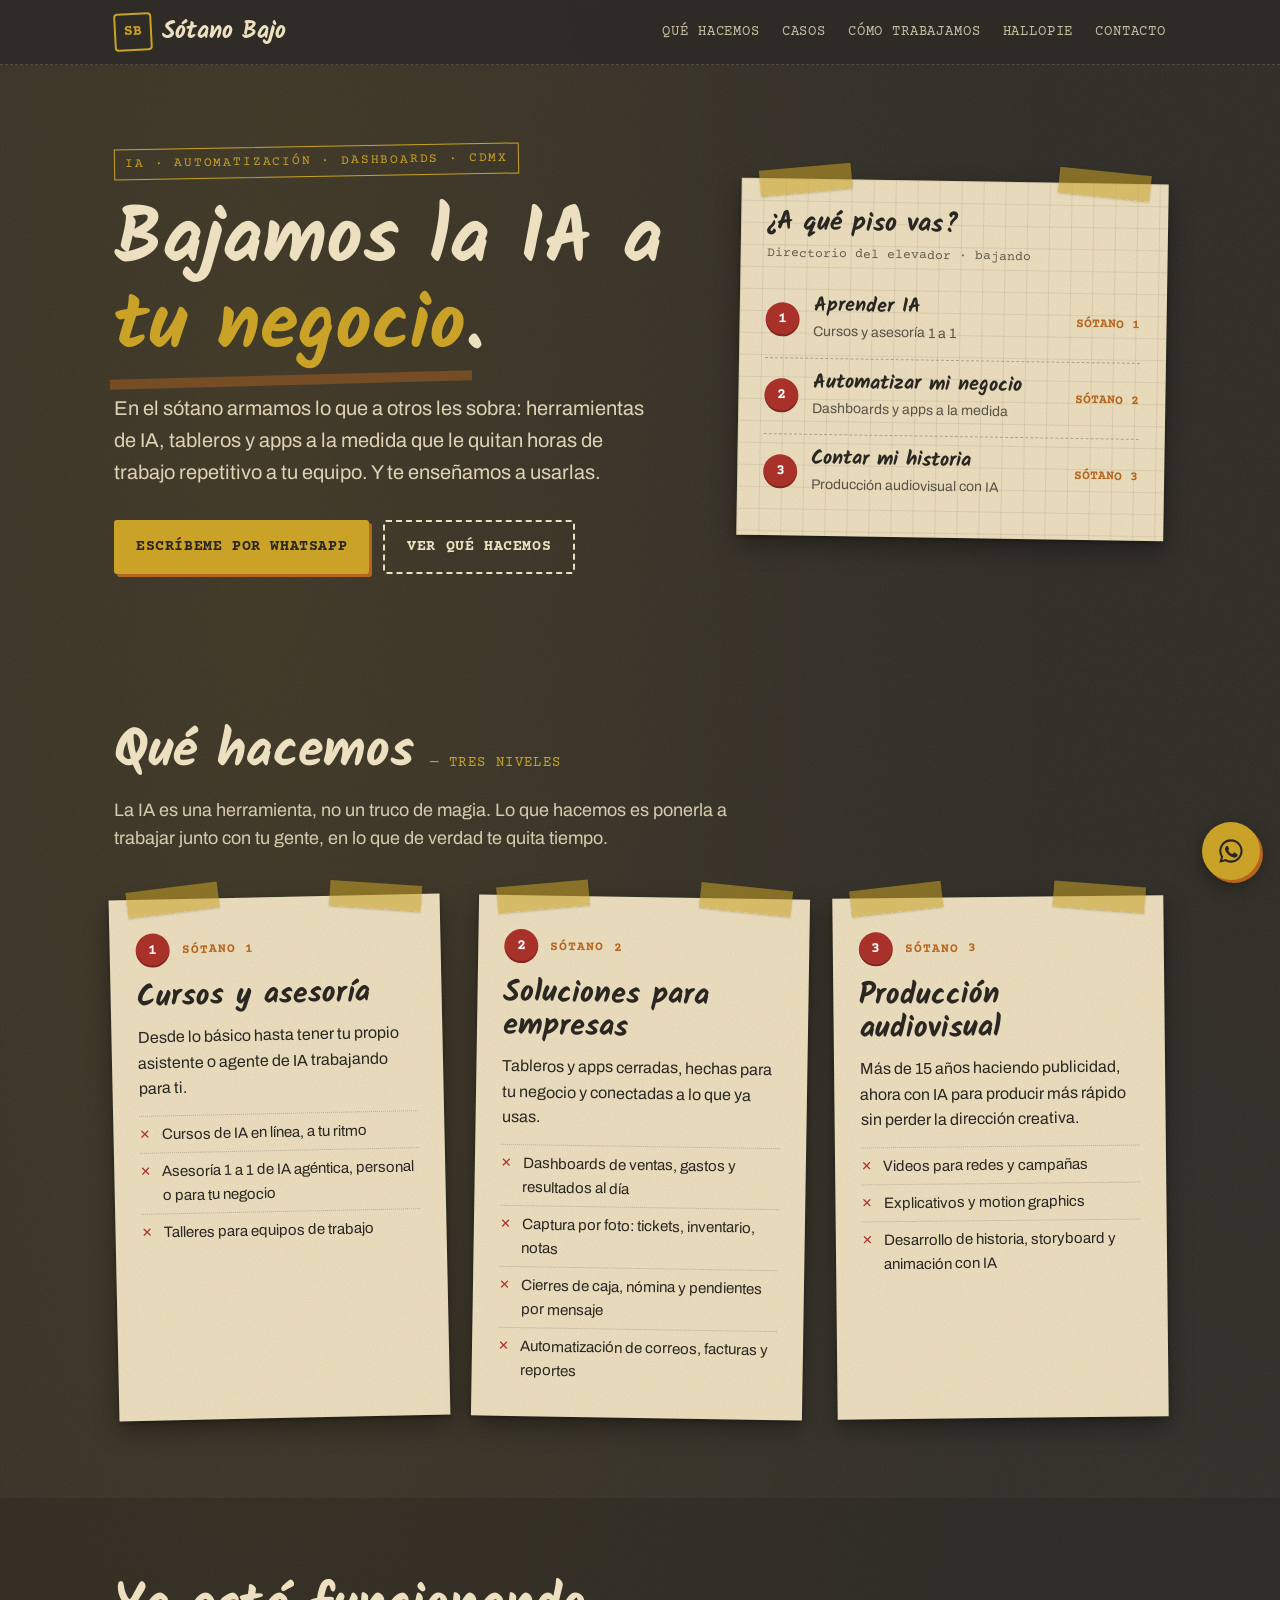
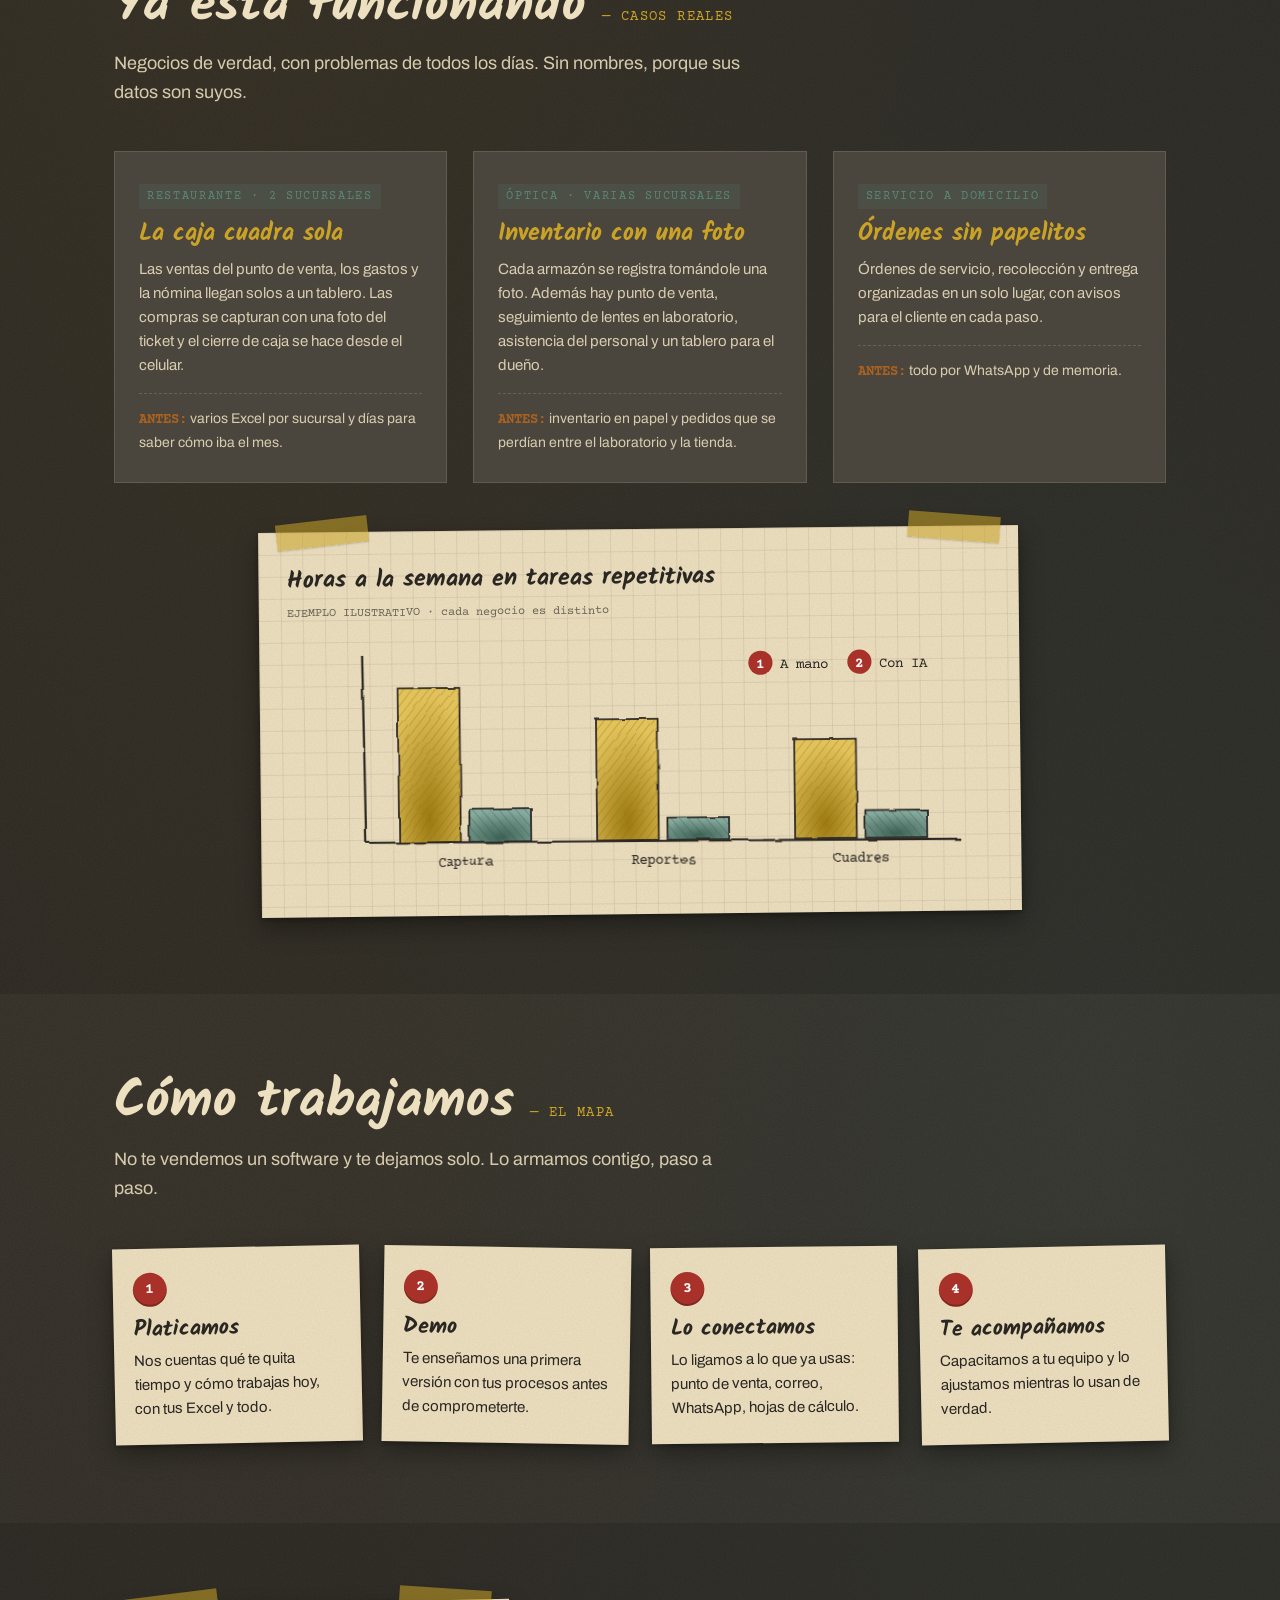
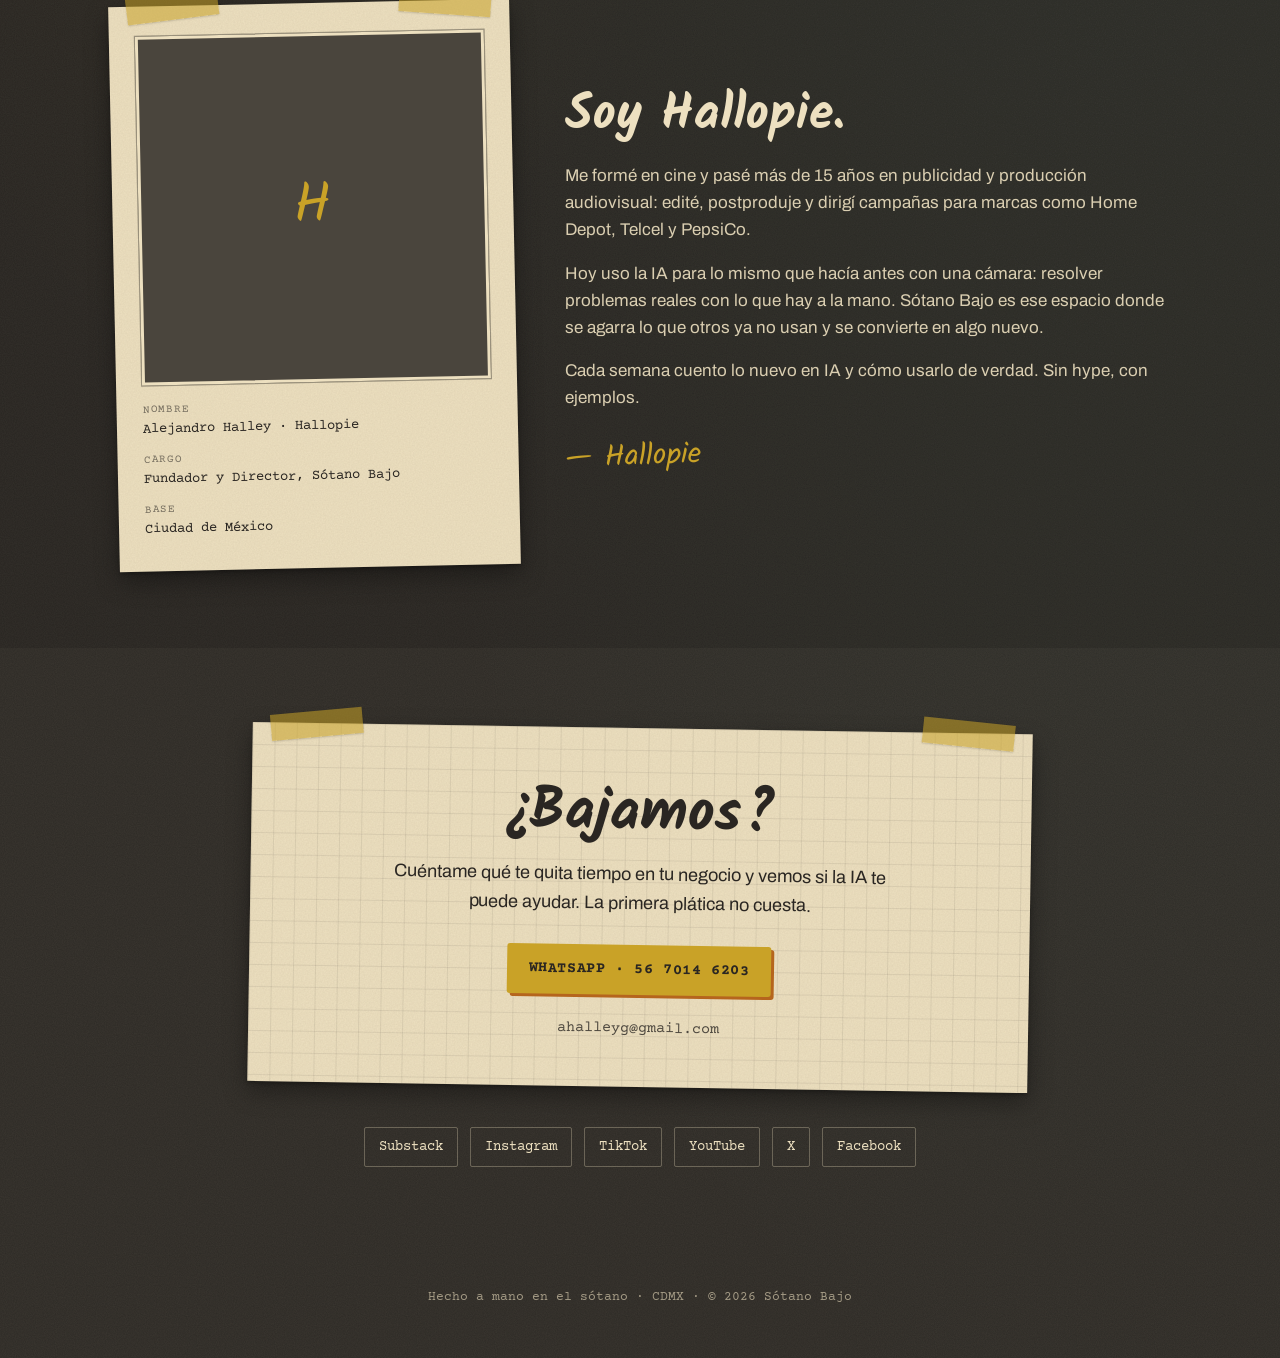
==== index.html @ 01397637 "Página de Sótano Bajo Co-Authored-By: Claude Opus 5.5 <noreply@anthropic.com> Claude-Session: https:" ====
<!DOCTYPE html>
<html lang="es">
<head>
<meta charset="utf-8">
<meta name="viewport" content="width=device-width, initial-scale=1">
<title>Sótano Bajo · IA, automatización y dashboards para negocios</title>
<meta name="description" content="Sótano Bajo: cursos de IA, dashboards y apps a la medida para negocios, y producción audiovisual con IA. Por Hallopie, CDMX.">
<link rel="preconnect" href="https://fonts.googleapis.com">
<link rel="preconnect" href="https://fonts.gstatic.com" crossorigin>
<link href="https://fonts.googleapis.com/css2?family=Kalam:wght@400;700&family=Courier+Prime:wght@400;700&family=Archivo:wght@400;500;600&display=swap" rel="stylesheet">
<style>
:root{
  --piedra:#3A3630; --piedra-2:#2E2B26; --piedra-3:#4A453D;
  --oro:#C9A227; --oxido:#B5651D; --agua:#5A8577; --pergamino:#EDE0C0;
  --tinta:#2A2622; --rojo:#A8322A;
}
*{box-sizing:border-box;margin:0;padding:0}
html{scroll-behavior:smooth}
body{
  background:var(--piedra); color:var(--pergamino);
  font-family:"Archivo",system-ui,sans-serif; font-size:17px; line-height:1.6;
  background-image:
    radial-gradient(ellipse at 20% 10%, rgba(201,162,39,.10), transparent 55%),
    radial-gradient(ellipse at 85% 60%, rgba(90,133,119,.10), transparent 50%),
    url("data:image/svg+xml;utf8,<svg xmlns='http://www.w3.org/2000/svg' width='220' height='220'><filter id='n'><feTurbulence type='fractalNoise' baseFrequency='.9' numOctaves='3' stitchTiles='stitch'/><feColorMatrix values='0 0 0 0 0  0 0 0 0 0  0 0 0 0 0  0 0 0 .22 0'/></filter><rect width='100%' height='100%' filter='url(%23n)'/></svg>");
}
a{color:inherit}
.wrap{max-width:1100px;margin:0 auto;padding:0 24px}
.mano{font-family:"Kalam",cursive;font-weight:700;line-height:1.1}
.mono{font-family:"Courier Prime",monospace}

/* NAV */
nav{position:sticky;top:0;z-index:20;background:rgba(46,43,38,.92);backdrop-filter:blur(6px);border-bottom:1px dashed rgba(237,224,192,.18)}
nav .wrap{display:flex;align-items:center;justify-content:space-between;height:64px}
.logo{display:flex;align-items:center;gap:10px;text-decoration:none}
.logo .chapa{width:38px;height:38px;border:2px solid var(--oro);border-radius:4px;display:grid;place-items:center;
  font-family:"Courier Prime",monospace;font-weight:700;color:var(--oro);font-size:15px;transform:rotate(-3deg)}
.logo span{font-family:"Kalam",cursive;font-weight:700;font-size:24px}
nav ul{display:flex;gap:22px;list-style:none;font-family:"Courier Prime",monospace;font-size:14px;text-transform:uppercase;letter-spacing:.06em}
nav ul a{text-decoration:none;opacity:.8}
nav ul a:hover{opacity:1;color:var(--oro)}
@media(max-width:720px){nav ul{display:none}}

/* PAPEL / RECORTES */
.papel{background:var(--pergamino);color:var(--tinta);position:relative;
  box-shadow:0 10px 24px rgba(0,0,0,.35),0 2px 4px rgba(0,0,0,.25);
  background-image:url("data:image/svg+xml;utf8,<svg xmlns='http://www.w3.org/2000/svg' width='200' height='200'><filter id='p'><feTurbulence type='fractalNoise' baseFrequency='.65' numOctaves='2'/><feColorMatrix values='0 0 0 0 .35  0 0 0 0 .28  0 0 0 0 .18  0 0 0 .16 0'/></filter><rect width='100%' height='100%' filter='url(%23p)'/></svg>");
}
.cuadricula{background-image:
  linear-gradient(rgba(58,54,48,.09) 1px,transparent 1px),
  linear-gradient(90deg,rgba(58,54,48,.09) 1px,transparent 1px),
  url("data:image/svg+xml;utf8,<svg xmlns='http://www.w3.org/2000/svg' width='200' height='200'><filter id='p'><feTurbulence type='fractalNoise' baseFrequency='.65' numOctaves='2'/><feColorMatrix values='0 0 0 0 .35  0 0 0 0 .28  0 0 0 0 .18  0 0 0 .16 0'/></filter><rect width='100%' height='100%' filter='url(%23p)'/></svg>");
  background-size:22px 22px,22px 22px,auto}
.cinta::before,.cinta::after{content:"";position:absolute;width:92px;height:26px;background:rgba(201,162,39,.55);
  box-shadow:0 1px 2px rgba(0,0,0,.15);top:-12px}
.cinta::before{left:18px;transform:rotate(-6deg)}
.cinta::after{right:18px;transform:rotate(5deg)}
.chueco-1{transform:rotate(-1.2deg)} .chueco-2{transform:rotate(.9deg)} .chueco-3{transform:rotate(-.6deg)}
.borde-roto{clip-path:polygon(0 2%,6% 0,14% 1.5%,25% 0,38% 1%,52% 0,63% 1.6%,77% 0,88% 1.2%,100% 0,99% 22%,100% 48%,98.8% 74%,100% 100%,86% 98.6%,71% 100%,55% 98.8%,40% 100%,26% 98.5%,12% 100%,0 98.8%,1% 70%,0 44%,1.2% 20%)}

.burbuja{display:inline-grid;place-items:center;width:34px;height:34px;border-radius:50%;background:var(--rojo);color:#fff;
  font-family:"Courier Prime",monospace;font-weight:700;font-size:15px;box-shadow:inset 0 -2px 0 rgba(0,0,0,.25);flex:none}

.btn{display:inline-flex;align-items:center;gap:10px;padding:13px 22px;border-radius:3px;text-decoration:none;
  font-family:"Courier Prime",monospace;font-weight:700;font-size:15px;letter-spacing:.04em;text-transform:uppercase;transition:transform .15s}
.btn:hover{transform:translateY(-2px) rotate(-.5deg)}
.btn-oro{background:var(--oro);color:var(--tinta);box-shadow:3px 3px 0 var(--oxido)}
.btn-linea{border:2px dashed var(--pergamino);color:var(--pergamino)}

/* HERO */
.hero{padding:80px 0 70px}
.hero .wrap{display:grid;grid-template-columns:1.15fr .85fr;gap:48px;align-items:center}
@media(max-width:860px){.hero .wrap{grid-template-columns:1fr}}
.etiqueta{display:inline-block;font-family:"Courier Prime",monospace;font-size:13px;letter-spacing:.14em;text-transform:uppercase;
  color:var(--oro);border:1px solid var(--oro);padding:4px 10px;transform:rotate(-1deg);margin-bottom:22px}
.hero h1{font-size:clamp(44px,7vw,78px);margin-bottom:22px}
.hero h1 em{font-style:normal;color:var(--oro);position:relative}
.hero h1 em::after{content:"";position:absolute;left:-4px;right:-6px;bottom:4px;height:10px;background:rgba(181,101,29,.45);z-index:-1;transform:rotate(-1.5deg)}
.hero p.lead{font-size:20px;max-width:540px;opacity:.92;margin-bottom:32px}
.hero .ctas{display:flex;flex-wrap:wrap;gap:14px}

/* ELEVADOR */
.elevador{padding:30px 26px 26px}
.elevador h3{font-size:26px;margin-bottom:6px}
.elevador .sub{font-family:"Courier Prime",monospace;font-size:13px;opacity:.7;margin-bottom:18px}
.piso{display:flex;align-items:center;gap:14px;padding:13px 0;border-top:1.5px dashed rgba(42,38,34,.3)}
.piso:first-of-type{border-top:none}
.piso b{font-family:"Kalam",cursive;font-size:20px;display:block;line-height:1.1}
.piso small{font-size:14px;opacity:.75}
.piso .nivel{font-family:"Courier Prime",monospace;font-weight:700;font-size:13px;color:var(--oxido);margin-left:auto;white-space:nowrap}

/* SECCIONES */
section{padding:80px 0}
.titulo-sec{display:flex;align-items:baseline;gap:16px;margin-bottom:14px}
.titulo-sec h2{font-size:clamp(34px,5vw,52px)}
.titulo-sec .mono{color:var(--oro);font-size:14px;letter-spacing:.1em}
.intro-sec{max-width:640px;opacity:.88;margin-bottom:44px;font-size:18px}

.niveles{display:grid;grid-template-columns:repeat(3,1fr);gap:30px}
@media(max-width:900px){.niveles{grid-template-columns:1fr}}
.nivel-card{padding:34px 26px 28px}
.nivel-card .cab{display:flex;align-items:center;gap:12px;margin-bottom:14px}
.nivel-card .cab .mono{font-size:13px;color:var(--oxido);font-weight:700;letter-spacing:.08em}
.nivel-card h3{font-size:30px;margin-bottom:10px}
.nivel-card p{font-size:16px;margin-bottom:14px}
.nivel-card ul{list-style:none;font-size:15px}
.nivel-card li{padding:6px 0 6px 22px;position:relative;border-top:1px dotted rgba(42,38,34,.25)}
.nivel-card li::before{content:"✕";position:absolute;left:0;color:var(--rojo);font-weight:700;font-size:13px;top:8px}

/* CASOS */
.casos{display:grid;grid-template-columns:repeat(3,1fr);gap:26px}
@media(max-width:900px){.casos{grid-template-columns:1fr}}
.caso{padding:28px 24px;background:var(--piedra-3);border:1px solid rgba(237,224,192,.14);position:relative}
.caso .giro{font-family:"Courier Prime",monospace;font-size:12px;letter-spacing:.14em;text-transform:uppercase;color:var(--agua);background:rgba(90,133,119,.15);padding:3px 8px;display:inline-block;margin-bottom:12px}
.caso h3{font-size:24px;margin-bottom:10px;color:var(--oro)}
.caso p{font-size:15px;opacity:.88}
.caso .antes{margin-top:16px;padding-top:14px;border-top:1px dashed rgba(237,224,192,.2);font-size:14px}
.caso .antes span{font-family:"Courier Prime",monospace;color:var(--oxido);font-weight:700}

/* GRAFICA dibujada */
.grafica-wrap{margin-top:46px;padding:30px 28px 22px;max-width:760px;margin-left:auto;margin-right:auto}
.grafica-wrap h4{font-family:"Kalam",cursive;font-size:24px;margin-bottom:4px}
.grafica-wrap .nota{font-family:"Courier Prime",monospace;font-size:12px;opacity:.65;margin-bottom:10px}

/* PROCESO */
.pasos{display:grid;grid-template-columns:repeat(4,1fr);gap:22px;counter-reset:p}
@media(max-width:900px){.pasos{grid-template-columns:1fr 1fr}}
@media(max-width:520px){.pasos{grid-template-columns:1fr}}
.paso{padding:24px 20px}
.paso .burbuja{margin-bottom:12px}
.paso h3{font-size:22px;margin-bottom:6px}
.paso p{font-size:15px}

/* SOBRE */
.sobre .wrap{display:grid;grid-template-columns:.8fr 1.2fr;gap:50px;align-items:center}
@media(max-width:860px){.sobre .wrap{grid-template-columns:1fr}}
.ficha{padding:30px 26px}
.ficha .foto{aspect-ratio:1/1;background:var(--piedra-3);border:3px solid var(--pergamino);outline:1px solid rgba(42,38,34,.4);display:grid;place-items:center;
  font-family:"Kalam",cursive;font-size:56px;color:var(--oro);margin-bottom:16px}
.ficha dl{font-size:14px;font-family:"Courier Prime",monospace}
.ficha dt{opacity:.6;text-transform:uppercase;letter-spacing:.08em;font-size:11px;margin-top:10px}
.sobre h2{font-size:clamp(34px,5vw,50px);margin-bottom:18px}
.sobre p{margin-bottom:16px;opacity:.9}
.firma{font-family:"Kalam",cursive;font-size:30px;color:var(--oro);transform:rotate(-2deg);display:inline-block;margin-top:6px}

/* CONTACTO */
.contacto{text-align:center}
.contacto .papel{max-width:780px;margin:0 auto;padding:54px 36px 46px}
.contacto h2{font-size:clamp(36px,6vw,58px);margin-bottom:14px}
.contacto p{font-size:18px;max-width:520px;margin:0 auto 28px}
.contacto .datos{font-family:"Courier Prime",monospace;font-size:15px;margin-top:22px;opacity:.8}
.redes{display:flex;flex-wrap:wrap;justify-content:center;gap:12px;margin-top:40px}
.redes a{font-family:"Courier Prime",monospace;font-size:14px;text-decoration:none;padding:8px 14px;border:1px solid rgba(237,224,192,.3);border-radius:2px}
.redes a:hover{border-color:var(--oro);color:var(--oro)}

footer{padding:40px 0 50px;text-align:center;font-family:"Courier Prime",monospace;font-size:13px;opacity:.6}
.wa-flota{position:fixed;right:20px;bottom:20px;z-index:30;width:58px;height:58px;border-radius:50%;background:var(--oro);display:grid;place-items:center;
  box-shadow:3px 3px 0 var(--oxido),0 6px 16px rgba(0,0,0,.35);text-decoration:none}
.wa-flota svg{width:28px;height:28px}
</style>
</head>
<body>

<svg width="0" height="0" style="position:absolute" aria-hidden="true">
  <defs>
    <filter id="mano"><feTurbulence type="fractalNoise" baseFrequency=".035" numOctaves="2" seed="4"/><feDisplacementMap in="SourceGraphic" scale="3.2"/></filter>
    <pattern id="rayado-oro" width="6" height="6" patternUnits="userSpaceOnUse" patternTransform="rotate(38)"><line x1="0" y1="0" x2="0" y2="6" stroke="#8a6c12" stroke-width="1.2" opacity=".55"/></pattern>
    <pattern id="rayado-agua" width="6" height="6" patternUnits="userSpaceOnUse" patternTransform="rotate(-40)"><line x1="0" y1="0" x2="0" y2="6" stroke="#2f4f45" stroke-width="1.2" opacity=".5"/></pattern>
    <radialGradient id="g-oro" cx="50%" cy="85%" r="80%"><stop offset="0" stop-color="#9c7a12"/><stop offset="1" stop-color="#E2C25A"/></radialGradient>
    <radialGradient id="g-agua" cx="50%" cy="85%" r="80%"><stop offset="0" stop-color="#3d6155"/><stop offset="1" stop-color="#86ab9e"/></radialGradient>
  </defs>
</svg>

<nav>
  <div class="wrap">
    <a class="logo" href="#inicio"><div class="chapa">SB</div><span>Sótano Bajo</span></a>
    <ul>
      <li><a href="#niveles">Qué hacemos</a></li>
      <li><a href="#casos">Casos</a></li>
      <li><a href="#como">Cómo trabajamos</a></li>
      <li><a href="#hallopie">Hallopie</a></li>
      <li><a href="#contacto">Contacto</a></li>
    </ul>
  </div>
</nav>

<header class="hero" id="inicio">
  <div class="wrap">
    <div>
      <div class="etiqueta">IA · automatización · dashboards · CDMX</div>
      <h1 class="mano">Bajamos la IA a <em>tu negocio</em>.</h1>
      <p class="lead">En el sótano armamos lo que a otros les sobra: herramientas de IA, tableros y apps a la medida que le quitan horas de trabajo repetitivo a tu equipo. Y te enseñamos a usarlas.</p>
      <div class="ctas">
        <a class="btn btn-oro" href="https://wa.me/525670146203?text=Hola%20Hallopie%2C%20quiero%20saber%20m%C3%A1s%20de%20S%C3%B3tano%20Bajo" target="_blank" rel="noopener">Escríbeme por WhatsApp</a>
        <a class="btn btn-linea" href="#niveles">Ver qué hacemos</a>
      </div>
    </div>

    <div class="papel cuadricula cinta chueco-2 elevador">
      <h3 class="mano">¿A qué piso vas?</h3>
      <div class="sub">Directorio del elevador · bajando</div>
      <a class="piso" href="#niveles" style="text-decoration:none;color:inherit">
        <span class="burbuja">1</span><div><b>Aprender IA</b><small>Cursos y asesoría 1 a 1</small></div><span class="nivel">SÓTANO 1</span>
      </a>
      <a class="piso" href="#niveles" style="text-decoration:none;color:inherit">
        <span class="burbuja">2</span><div><b>Automatizar mi negocio</b><small>Dashboards y apps a la medida</small></div><span class="nivel">SÓTANO 2</span>
      </a>
      <a class="piso" href="#niveles" style="text-decoration:none;color:inherit">
        <span class="burbuja">3</span><div><b>Contar mi historia</b><small>Producción audiovisual con IA</small></div><span class="nivel">SÓTANO 3</span>
      </a>
    </div>
  </div>
</header>

<section id="niveles">
  <div class="wrap">
    <div class="titulo-sec"><h2 class="mano">Qué hacemos</h2><span class="mono">— TRES NIVELES</span></div>
    <p class="intro-sec">La IA es una herramienta, no un truco de magia. Lo que hacemos es ponerla a trabajar junto con tu gente, en lo que de verdad te quita tiempo.</p>

    <div class="niveles">
      <article class="papel cinta chueco-1 nivel-card">
        <div class="cab"><span class="burbuja">1</span><span class="mono">SÓTANO 1</span></div>
        <h3 class="mano">Cursos y asesoría</h3>
        <p>Desde lo básico hasta tener tu propio asistente o agente de IA trabajando para ti.</p>
        <ul>
          <li>Cursos de IA en línea, a tu ritmo</li>
          <li>Asesoría 1 a 1 de IA agéntica, personal o para tu negocio</li>
          <li>Talleres para equipos de trabajo</li>
        </ul>
      </article>
      <article class="papel cinta chueco-2 nivel-card">
        <div class="cab"><span class="burbuja">2</span><span class="mono">SÓTANO 2</span></div>
        <h3 class="mano">Soluciones para empresas</h3>
        <p>Tableros y apps cerradas, hechas para tu negocio y conectadas a lo que ya usas.</p>
        <ul>
          <li>Dashboards de ventas, gastos y resultados al día</li>
          <li>Captura por foto: tickets, inventario, notas</li>
          <li>Cierres de caja, nómina y pendientes por mensaje</li>
          <li>Automatización de correos, facturas y reportes</li>
        </ul>
      </article>
      <article class="papel cinta chueco-3 nivel-card">
        <div class="cab"><span class="burbuja">3</span><span class="mono">SÓTANO 3</span></div>
        <h3 class="mano">Producción audiovisual</h3>
        <p>Más de 15 años haciendo publicidad, ahora con IA para producir más rápido sin perder la dirección creativa.</p>
        <ul>
          <li>Videos para redes y campañas</li>
          <li>Explicativos y motion graphics</li>
          <li>Desarrollo de historia, storyboard y animación con IA</li>
        </ul>
      </article>
    </div>
  </div>
</section>

<section id="casos" style="background:rgba(0,0,0,.12)">
  <div class="wrap">
    <div class="titulo-sec"><h2 class="mano">Ya está funcionando</h2><span class="mono">— CASOS REALES</span></div>
    <p class="intro-sec">Negocios de verdad, con problemas de todos los días. Sin nombres, porque sus datos son suyos.</p>

    <div class="casos">
      <div class="caso">
        <span class="giro">Restaurante · 2 sucursales</span>
        <h3 class="mano">La caja cuadra sola</h3>
        <p>Las ventas del punto de venta, los gastos y la nómina llegan solos a un tablero. Las compras se capturan con una foto del ticket y el cierre de caja se hace desde el celular.</p>
        <p class="antes"><span>ANTES:</span> varios Excel por sucursal y días para saber cómo iba el mes.</p>
      </div>
      <div class="caso">
        <span class="giro">Óptica · varias sucursales</span>
        <h3 class="mano">Inventario con una foto</h3>
        <p>Cada armazón se registra tomándole una foto. Además hay punto de venta, seguimiento de lentes en laboratorio, asistencia del personal y un tablero para el dueño.</p>
        <p class="antes"><span>ANTES:</span> inventario en papel y pedidos que se perdían entre el laboratorio y la tienda.</p>
      </div>
      <div class="caso">
        <span class="giro">Servicio a domicilio</span>
        <h3 class="mano">Órdenes sin papelitos</h3>
        <p>Órdenes de servicio, recolección y entrega organizadas en un solo lugar, con avisos para el cliente en cada paso.</p>
        <p class="antes"><span>ANTES:</span> todo por WhatsApp y de memoria.</p>
      </div>
    </div>

    <div class="papel cuadricula cinta chueco-3 grafica-wrap">
      <h4>Horas a la semana en tareas repetitivas</h4>
      <div class="nota">EJEMPLO ILUSTRATIVO · cada negocio es distinto</div>
      <svg viewBox="0 0 640 230" width="100%" role="img" aria-label="Gráfica ilustrativa: antes y después de automatizar">
        <g filter="url(#mano)" font-family="Courier Prime, monospace" font-size="13" fill="#2A2622">
          <line x1="70" y1="190" x2="610" y2="192" stroke="#2A2622" stroke-width="2"/>
          <line x1="70" y1="190" x2="68" y2="20" stroke="#2A2622" stroke-width="2"/>
          <!-- Captura -->
          <rect x="100" y="50" width="56" height="140" fill="url(#g-oro)"/><rect x="100" y="50" width="56" height="140" fill="url(#rayado-oro)" stroke="#2A2622" stroke-width="1.6"/>
          <rect x="164" y="160" width="56" height="30" fill="url(#g-agua)"/><rect x="164" y="160" width="56" height="30" fill="url(#rayado-agua)" stroke="#2A2622" stroke-width="1.6"/>
          <text x="160" y="212" text-anchor="middle">Captura</text>
          <!-- Reportes -->
          <rect x="280" y="80" width="56" height="110" fill="url(#g-oro)"/><rect x="280" y="80" width="56" height="110" fill="url(#rayado-oro)" stroke="#2A2622" stroke-width="1.6"/>
          <rect x="344" y="170" width="56" height="20" fill="url(#g-agua)"/><rect x="344" y="170" width="56" height="20" fill="url(#rayado-agua)" stroke="#2A2622" stroke-width="1.6"/>
          <text x="340" y="212" text-anchor="middle">Reportes</text>
          <!-- Cuadres -->
          <rect x="460" y="100" width="56" height="90" fill="url(#g-oro)"/><rect x="460" y="100" width="56" height="90" fill="url(#rayado-oro)" stroke="#2A2622" stroke-width="1.6"/>
          <rect x="524" y="165" width="56" height="25" fill="url(#g-agua)"/><rect x="524" y="165" width="56" height="25" fill="url(#rayado-agua)" stroke="#2A2622" stroke-width="1.6"/>
          <text x="520" y="212" text-anchor="middle">Cuadres</text>
        </g>
        <g font-family="Courier Prime, monospace" font-size="13" fill="#2A2622">
          <circle cx="430" cy="30" r="11" fill="#A8322A"/><text x="430" y="35" text-anchor="middle" fill="#fff" font-weight="700">1</text><text x="448" y="35">A mano</text>
          <circle cx="520" cy="30" r="11" fill="#A8322A"/><text x="520" y="35" text-anchor="middle" fill="#fff" font-weight="700">2</text><text x="538" y="35">Con IA</text>
        </g>
      </svg>
    </div>
  </div>
</section>

<section id="como">
  <div class="wrap">
    <div class="titulo-sec"><h2 class="mano">Cómo trabajamos</h2><span class="mono">— EL MAPA</span></div>
    <p class="intro-sec">No te vendemos un software y te dejamos solo. Lo armamos contigo, paso a paso.</p>
    <div class="pasos">
      <div class="papel paso chueco-1"><span class="burbuja">1</span><h3 class="mano">Platicamos</h3><p>Nos cuentas qué te quita tiempo y cómo trabajas hoy, con tus Excel y todo.</p></div>
      <div class="papel paso chueco-2"><span class="burbuja">2</span><h3 class="mano">Demo</h3><p>Te enseñamos una primera versión con tus procesos antes de comprometerte.</p></div>
      <div class="papel paso chueco-3"><span class="burbuja">3</span><h3 class="mano">Lo conectamos</h3><p>Lo ligamos a lo que ya usas: punto de venta, correo, WhatsApp, hojas de cálculo.</p></div>
      <div class="papel paso chueco-1"><span class="burbuja">4</span><h3 class="mano">Te acompañamos</h3><p>Capacitamos a tu equipo y lo ajustamos mientras lo usan de verdad.</p></div>
    </div>
  </div>
</section>

<section class="sobre" id="hallopie" style="background:rgba(0,0,0,.12)">
  <div class="wrap">
    <div class="papel cinta chueco-1 ficha">
      <div class="foto">H</div>
      <dl>
        <dt>Nombre</dt><dd>Alejandro Halley · Hallopie</dd>
        <dt>Cargo</dt><dd>Fundador y Director, Sótano Bajo</dd>
        <dt>Base</dt><dd>Ciudad de México</dd>
      </dl>
    </div>
    <div>
      <h2 class="mano">Soy Hallopie.</h2>
      <p>Me formé en cine y pasé más de 15 años en publicidad y producción audiovisual: edité, postproduje y dirigí campañas para marcas como Home Depot, Telcel y PepsiCo.</p>
      <p>Hoy uso la IA para lo mismo que hacía antes con una cámara: resolver problemas reales con lo que hay a la mano. Sótano Bajo es ese espacio donde se agarra lo que otros ya no usan y se convierte en algo nuevo.</p>
      <p>Cada semana cuento lo nuevo en IA y cómo usarlo de verdad. Sin hype, con ejemplos.</p>
      <span class="firma">— Hallopie</span>
    </div>
  </div>
</section>

<section class="contacto" id="contacto">
  <div class="wrap">
    <div class="papel cuadricula cinta chueco-2">
      <h2 class="mano">¿Bajamos?</h2>
      <p>Cuéntame qué te quita tiempo en tu negocio y vemos si la IA te puede ayudar. La primera plática no cuesta.</p>
      <a class="btn btn-oro" href="https://wa.me/525670146203?text=Hola%20Hallopie%2C%20quiero%20saber%20m%C3%A1s%20de%20S%C3%B3tano%20Bajo" target="_blank" rel="noopener">WhatsApp · 56 7014 6203</a>
      <div class="datos">ahalleyg@gmail.com</div>
    </div>
    <div class="redes">
      <a href="https://hallopie.substack.com" target="_blank" rel="noopener">Substack</a>
      <a href="https://www.instagram.com/hallopie_sotanobajo" target="_blank" rel="noopener">Instagram</a>
      <a href="https://www.tiktok.com/@hallopie_sotanobajo" target="_blank" rel="noopener">TikTok</a>
      <a href="https://www.youtube.com/@hallopie" target="_blank" rel="noopener">YouTube</a>
      <a href="https://x.com/hallopie_sotano" target="_blank" rel="noopener">X</a>
      <a href="https://www.facebook.com/profile.php?id=61595909232128" target="_blank" rel="noopener">Facebook</a>
    </div>
  </div>
</section>

<footer>Hecho a mano en el sótano · CDMX · © 2026 Sótano Bajo</footer>

<a class="wa-flota" href="https://wa.me/525670146203" target="_blank" rel="noopener" aria-label="WhatsApp">
  <svg viewBox="0 0 24 24" fill="#2A2622"><path d="M12 2a10 10 0 0 0-8.6 15.1L2 22l5-1.3A10 10 0 1 0 12 2zm0 18.2a8.2 8.2 0 0 1-4.2-1.1l-.3-.2-3 .8.8-2.9-.2-.3A8.2 8.2 0 1 1 12 20.2zm4.5-6.1c-.2-.1-1.5-.7-1.7-.8s-.4-.1-.6.1-.7.8-.8 1-.3.2-.5.1a6.7 6.7 0 0 1-3.3-2.9c-.2-.4.2-.4.7-1.2.1-.2 0-.3 0-.4l-.8-1.8c-.2-.5-.4-.4-.6-.4h-.5a1 1 0 0 0-.7.3 3 3 0 0 0-.9 2.2 5.2 5.2 0 0 0 1.1 2.7 11.8 11.8 0 0 0 4.5 4c1.7.7 2.3.8 3.2.6a2.7 2.7 0 0 0 1.8-1.3 2.2 2.2 0 0 0 .2-1.3c-.1-.1-.3-.2-.5-.3z"/></svg>
</a>
</body>
</html>
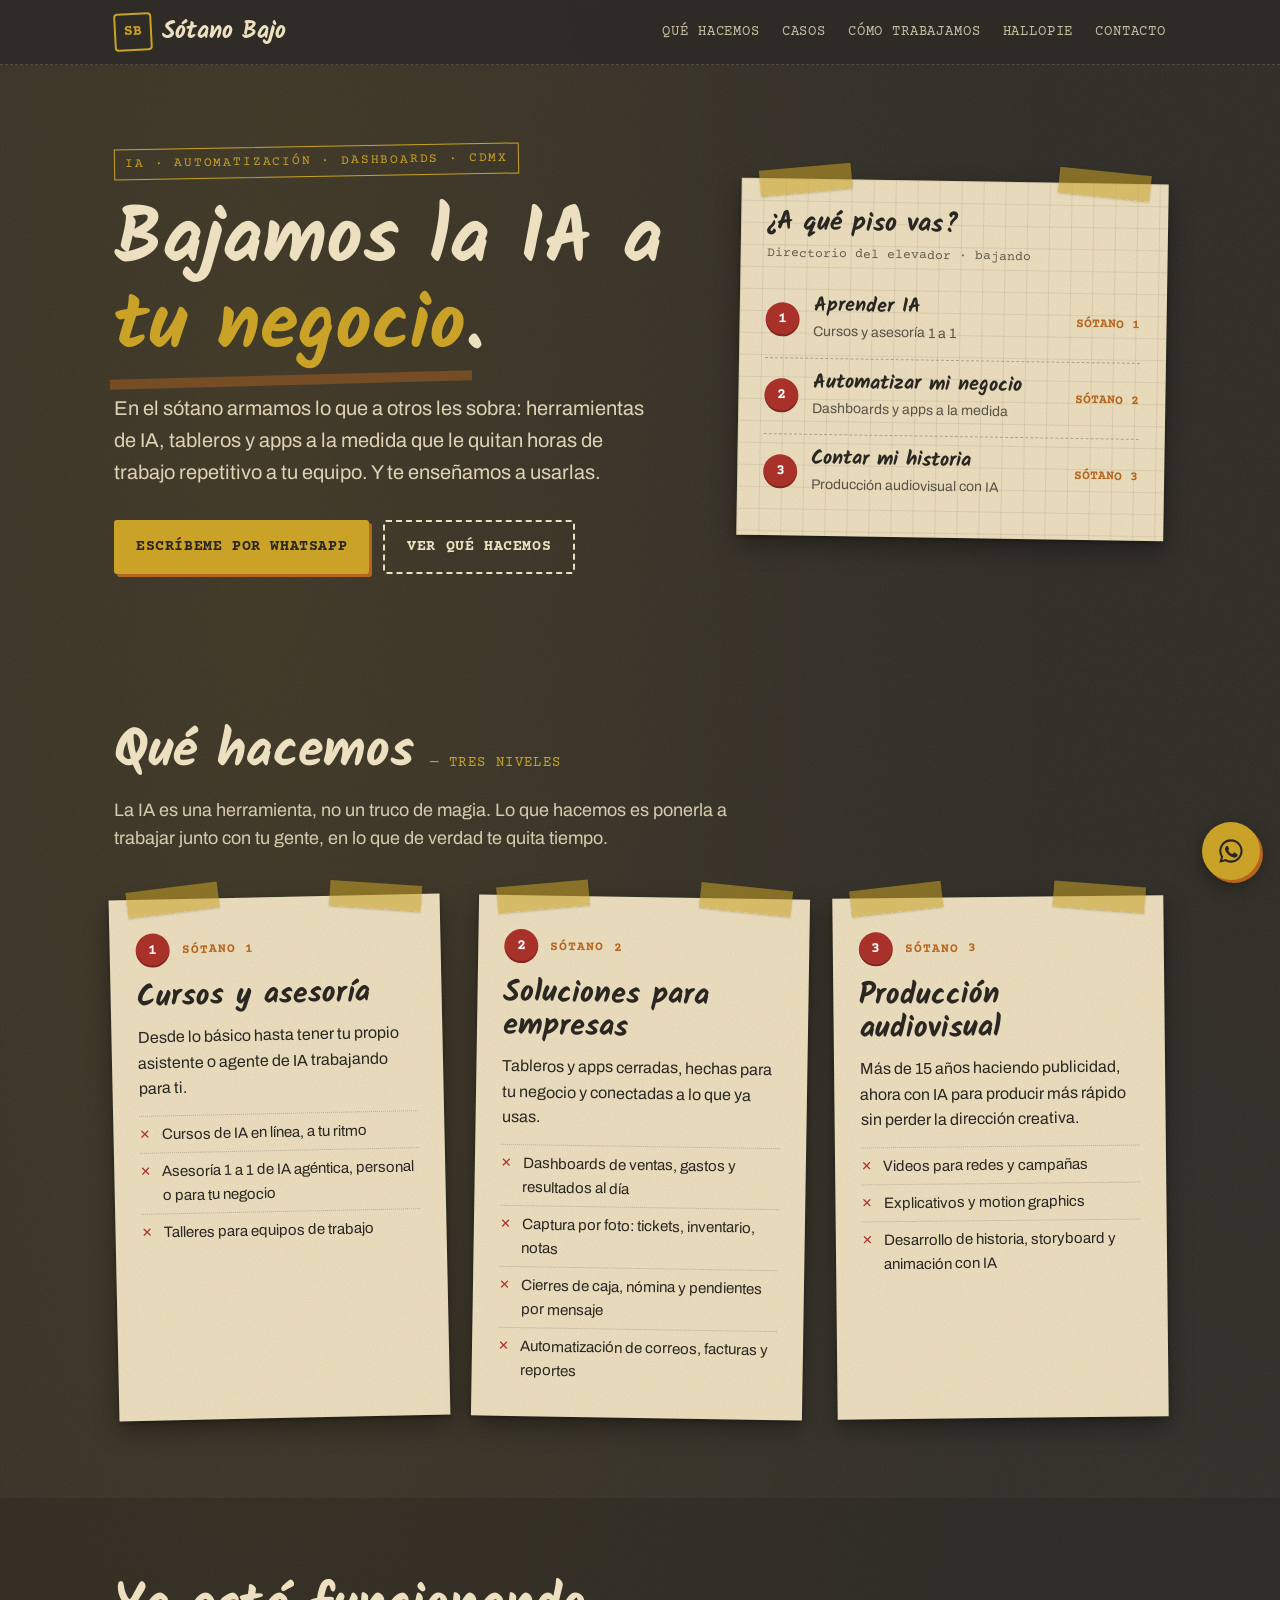
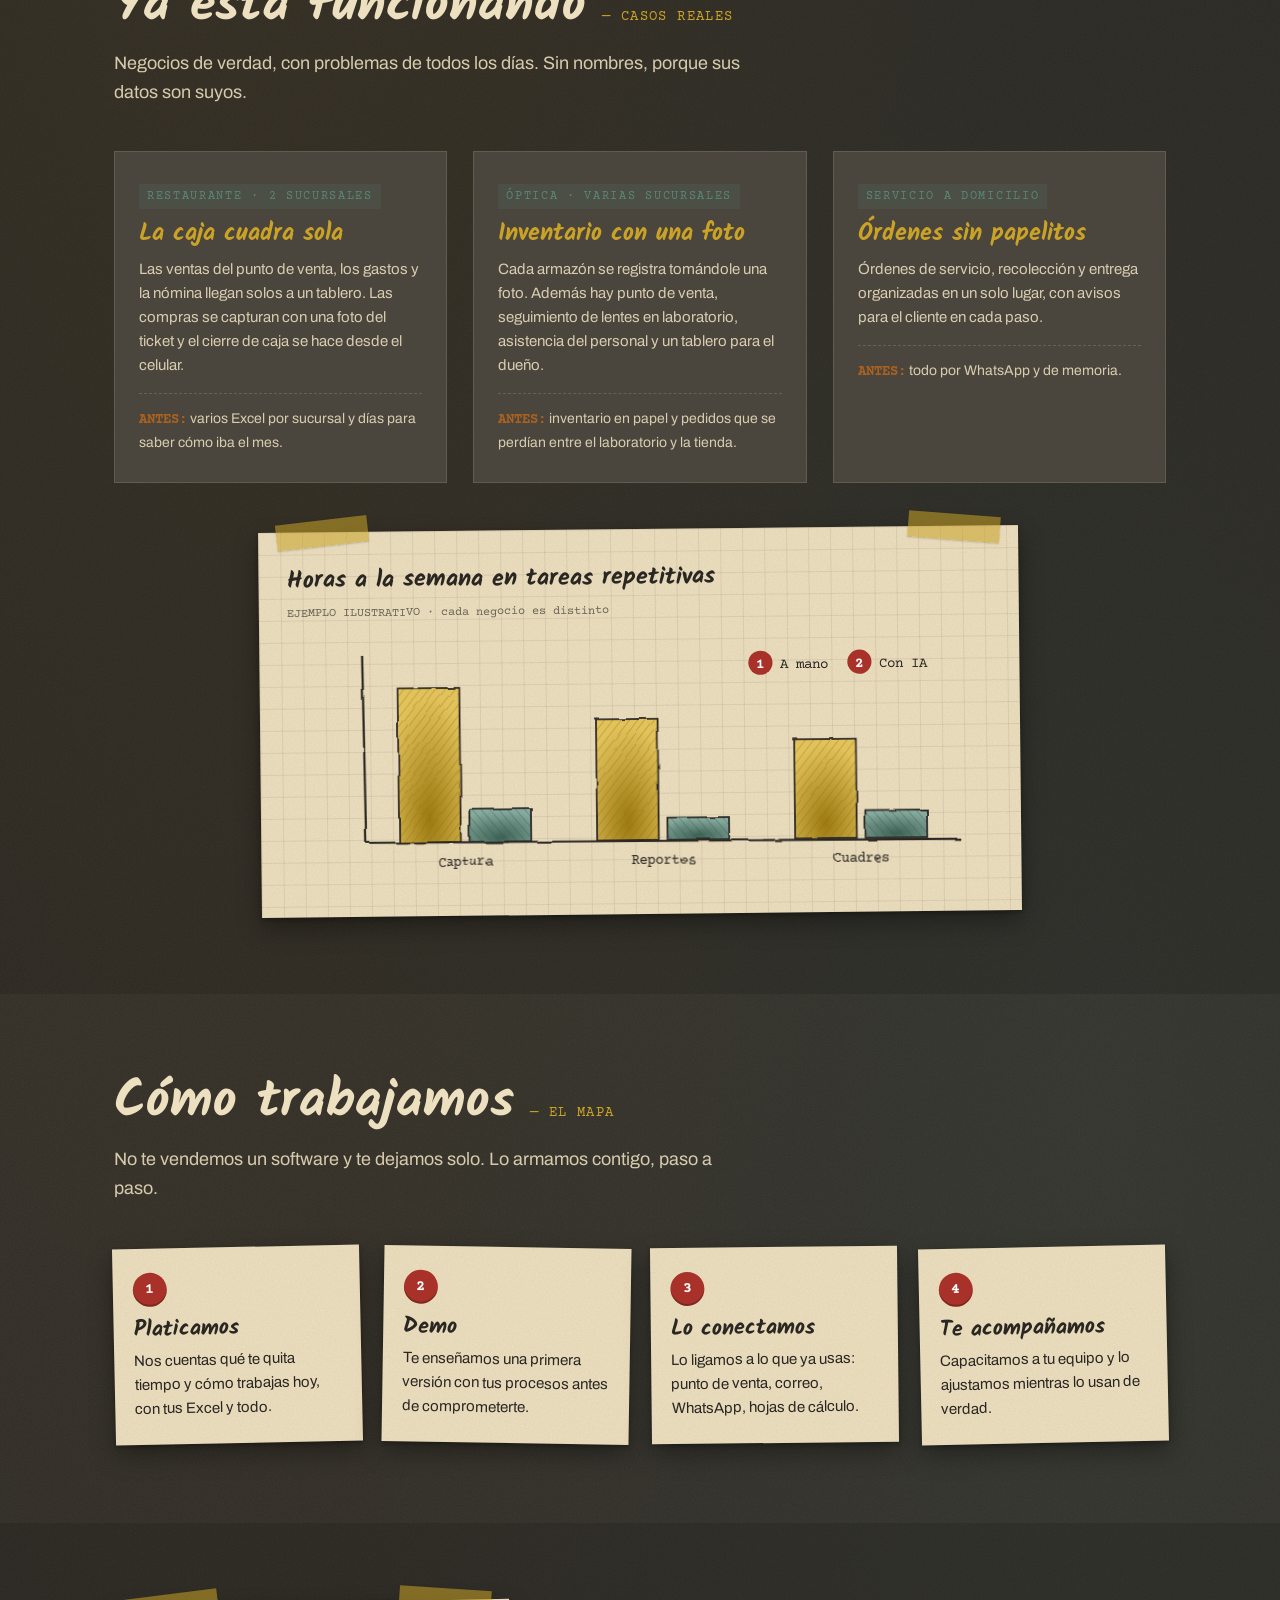
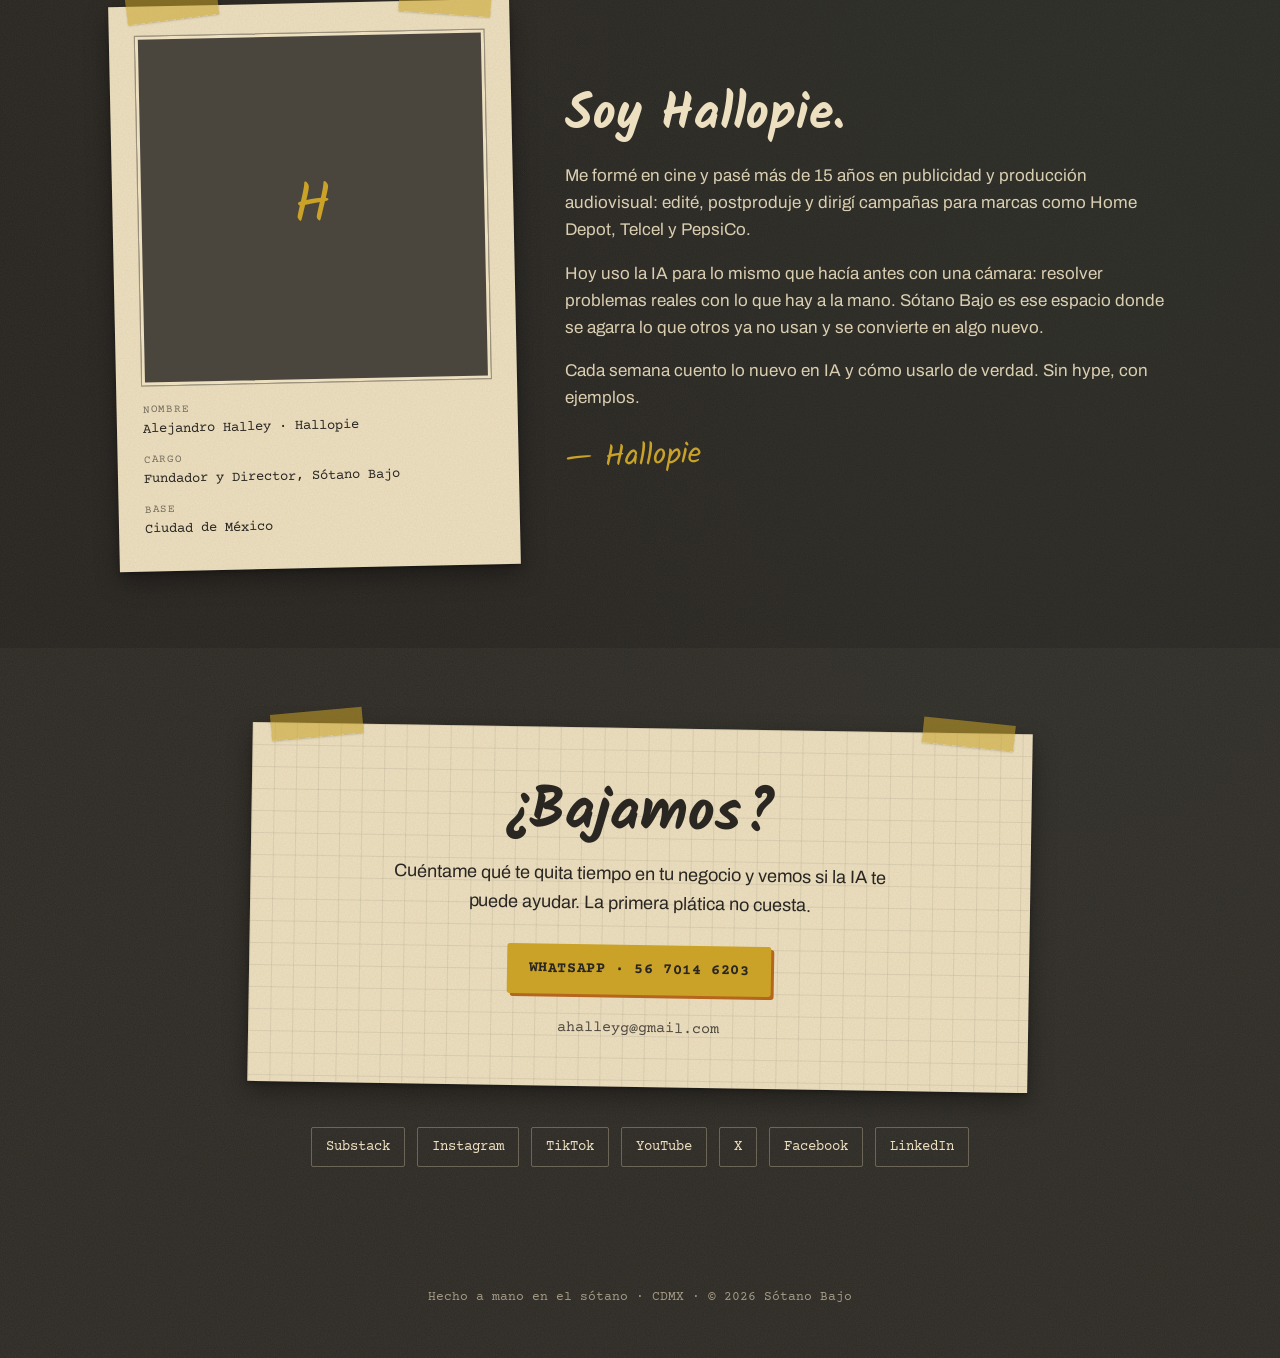
==== commit 37fc42d7: "Agrega LinkedIn Co-Authored-By: Claude Opus 5.5 <noreply@anthropic.com> Claude-Session: https://clau" ====
--- a/index.html
+++ b/index.html
@@ -356,6 +356,7 @@
       <a href="https://www.youtube.com/@hallopie" target="_blank" rel="noopener">YouTube</a>
       <a href="https://x.com/hallopie_sotano" target="_blank" rel="noopener">X</a>
       <a href="https://www.facebook.com/profile.php?id=61595909232128" target="_blank" rel="noopener">Facebook</a>
+      <a href="https://www.linkedin.com/in/hallopieia" target="_blank" rel="noopener">LinkedIn</a>
     </div>
   </div>
 </section>
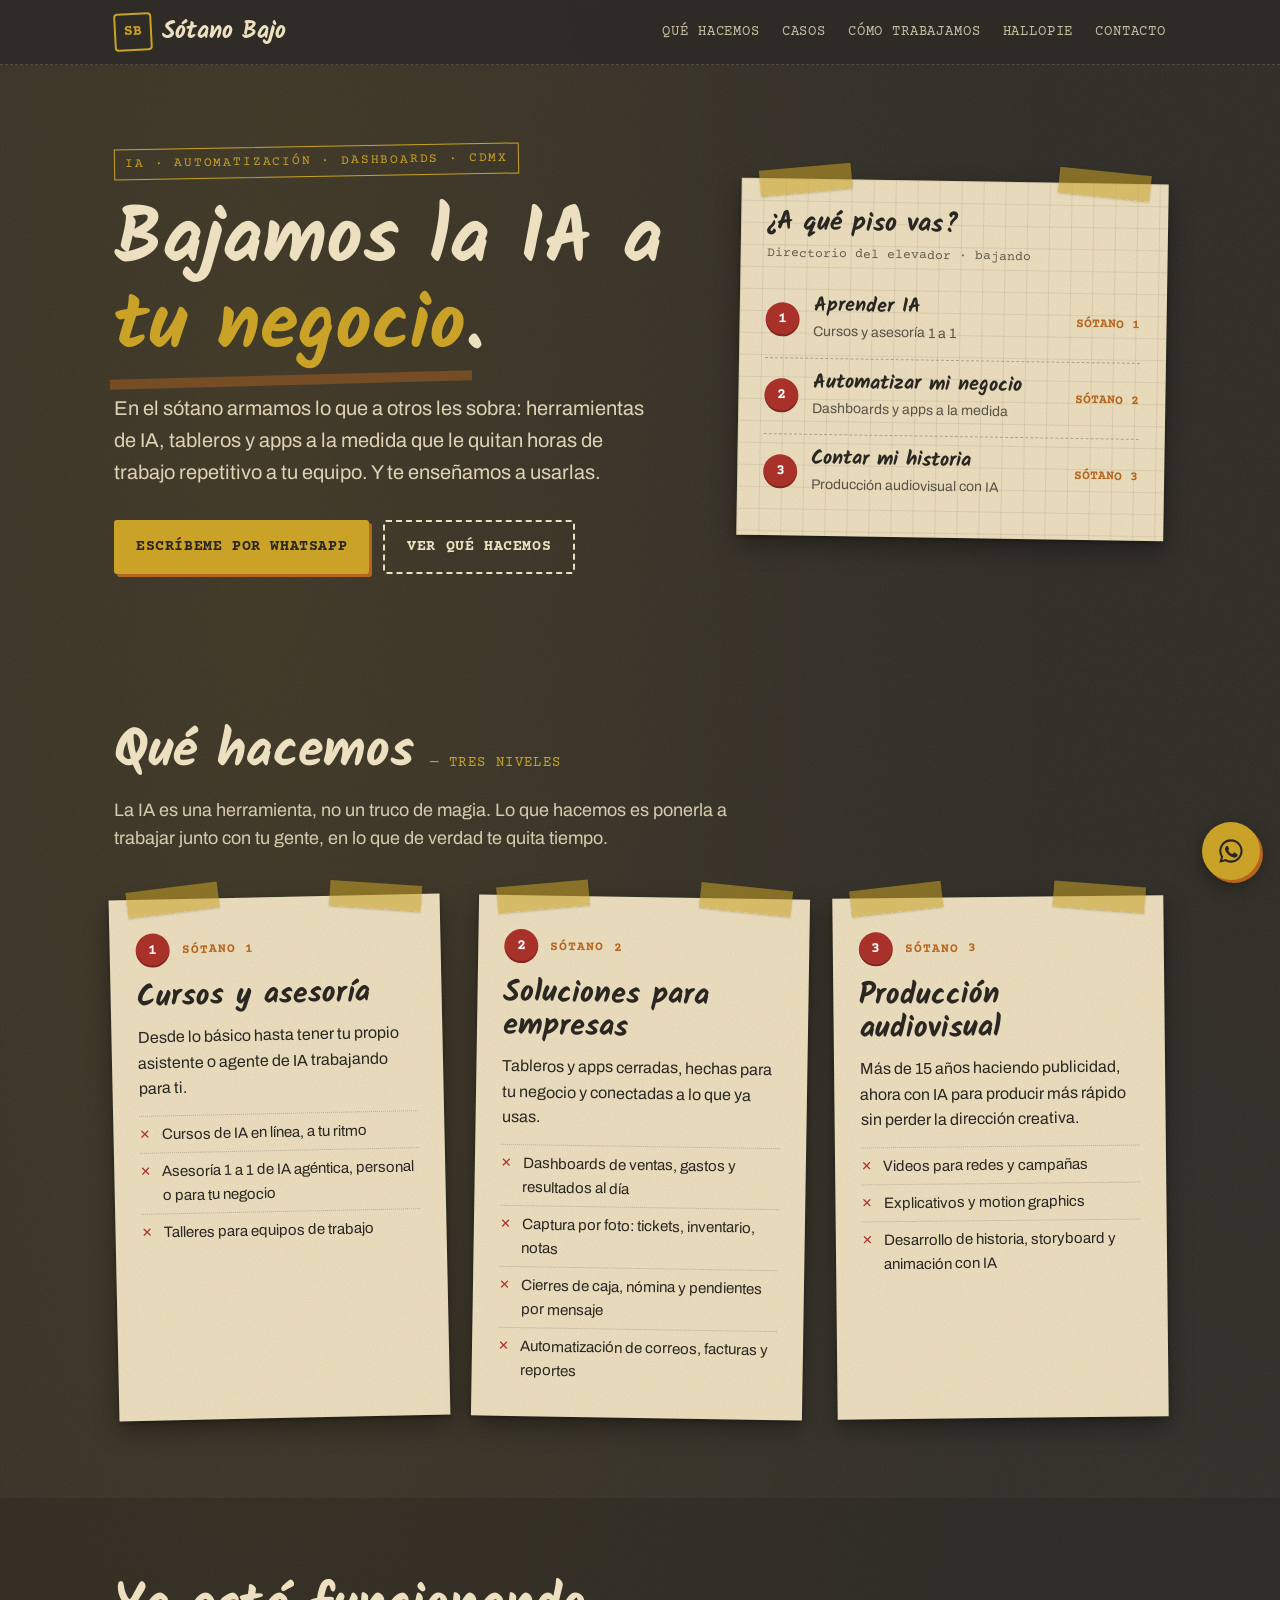
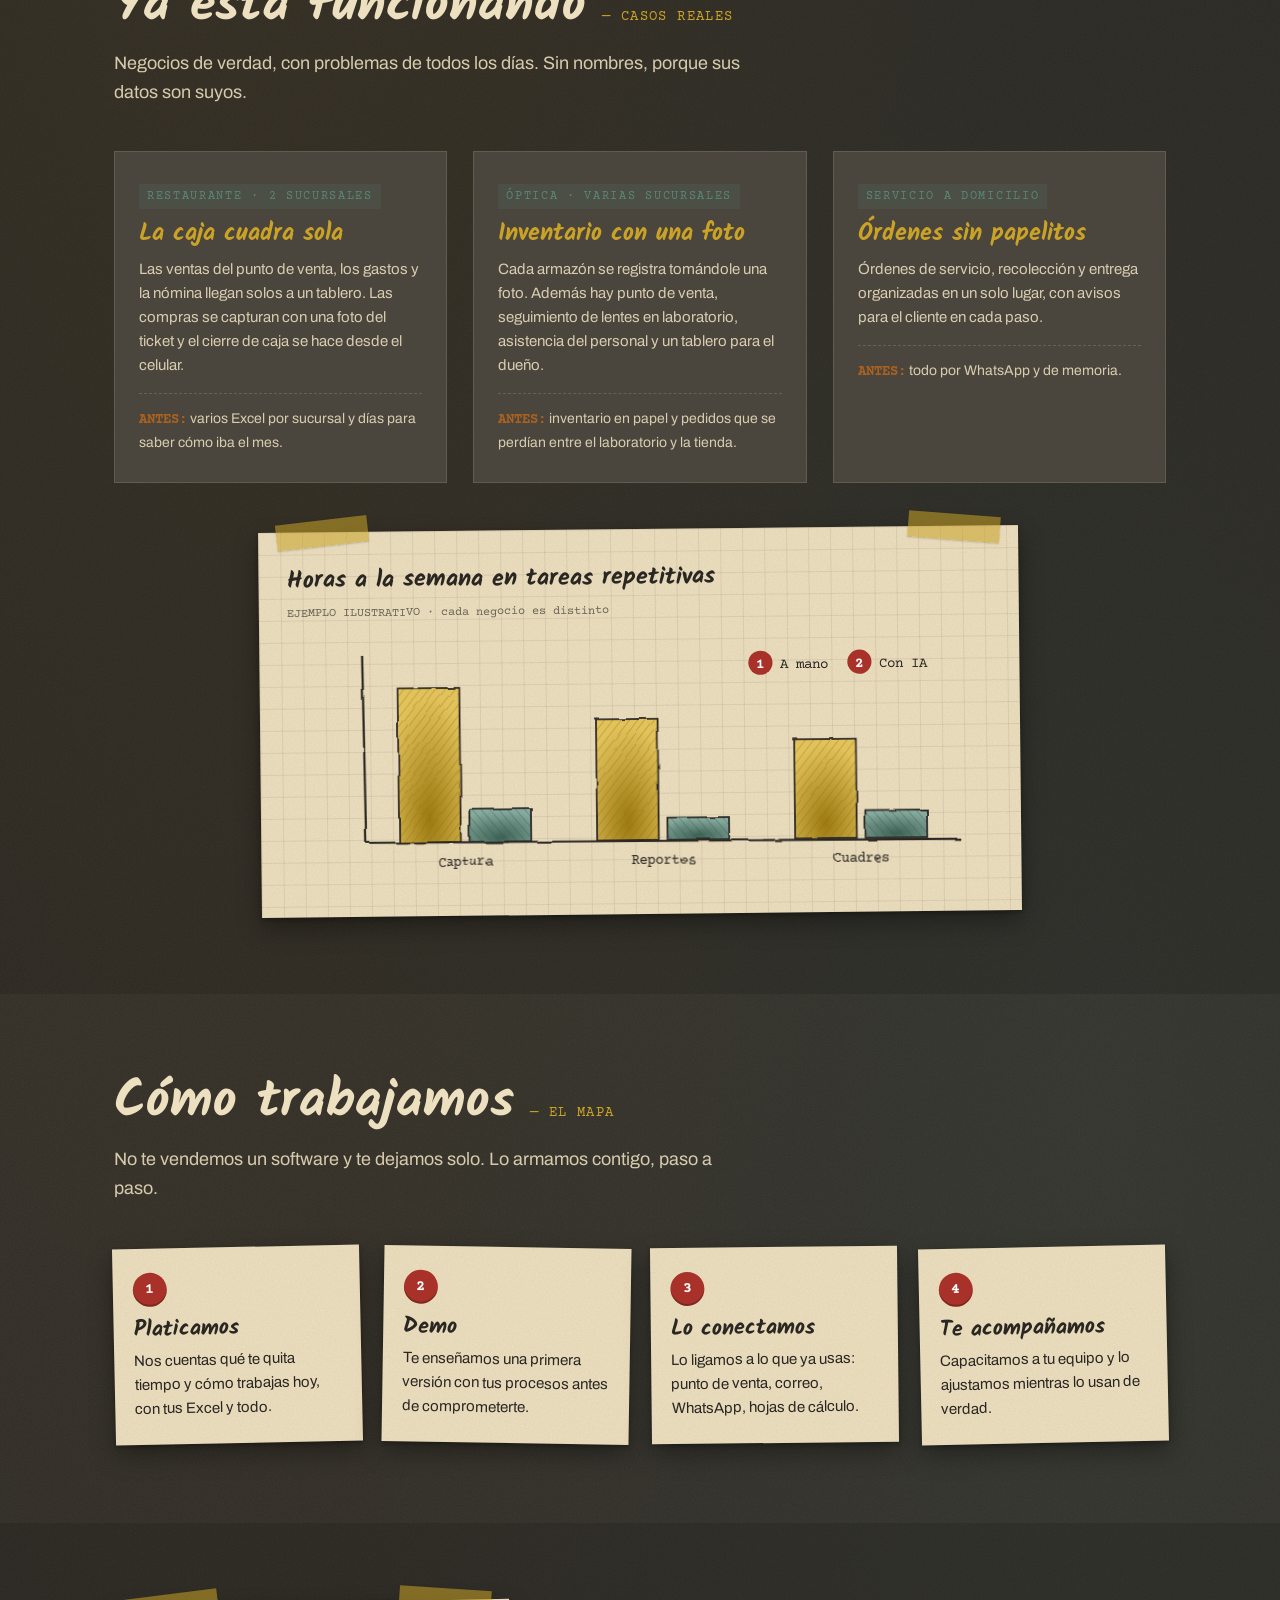
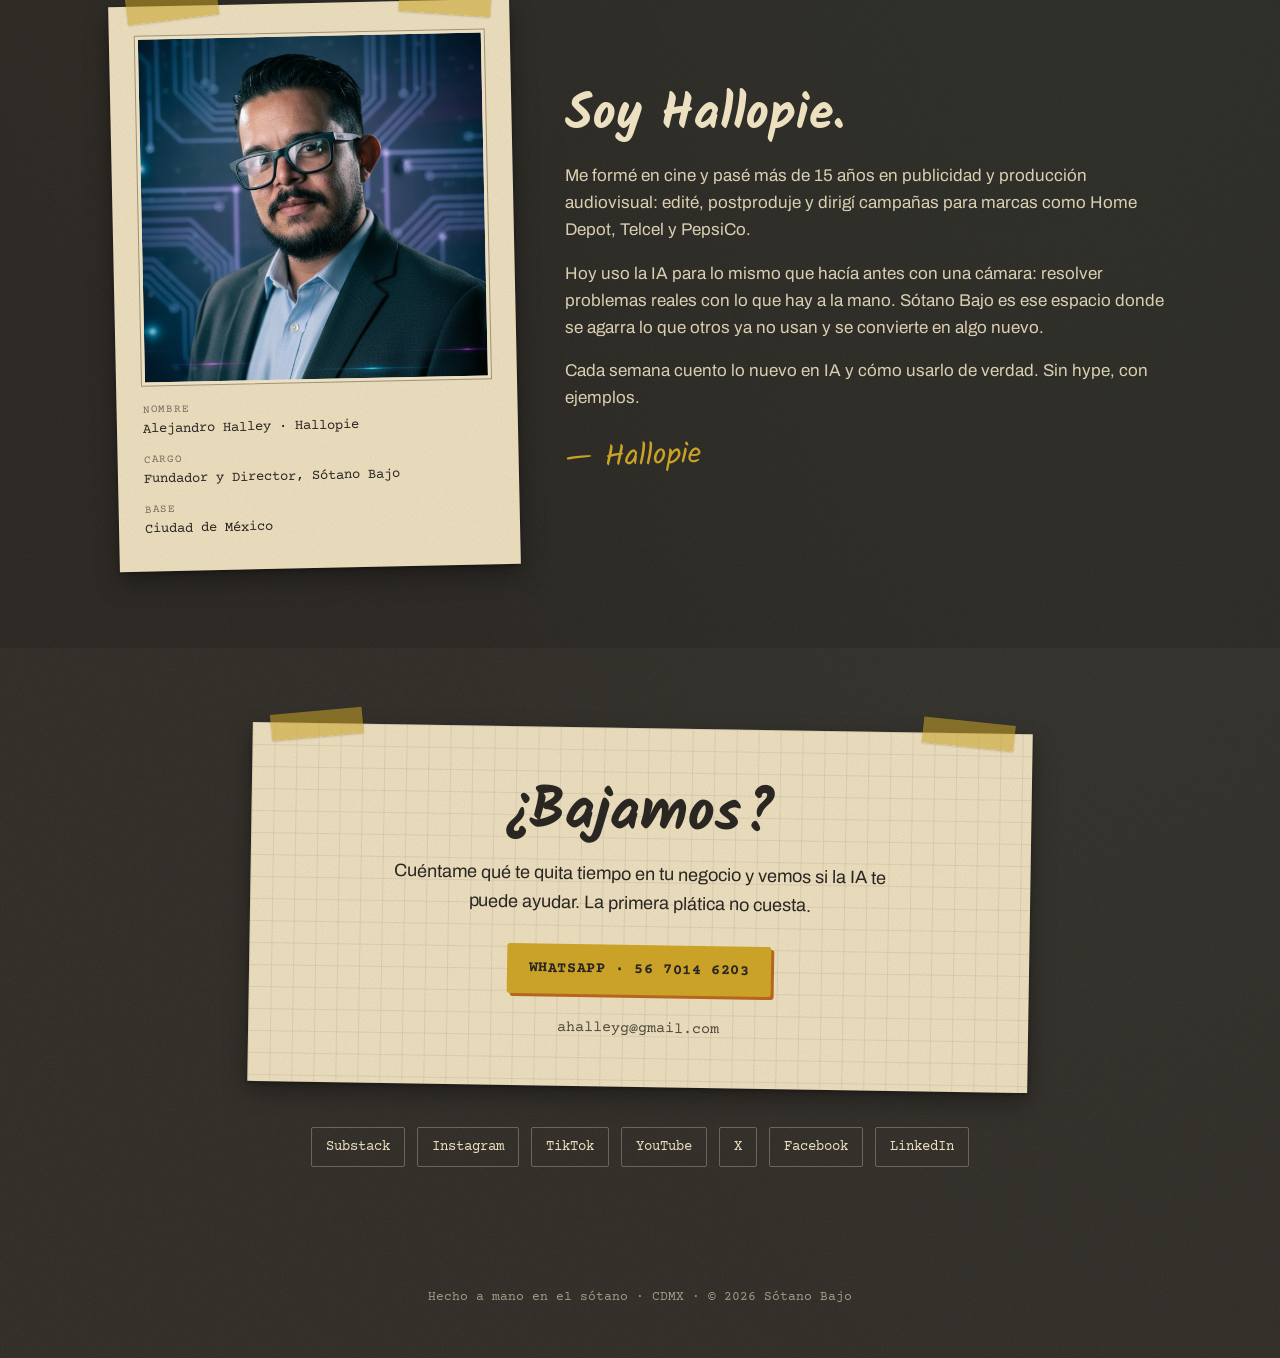
==== commit ad0916dc: "Agrega foto de Hallopie Co-Authored-By: Claude Opus 5.5 <noreply@anthropic.com> Claude-Session: http" ====
--- a/index.html
+++ b/index.html
@@ -135,7 +135,7 @@
 .sobre .wrap{display:grid;grid-template-columns:.8fr 1.2fr;gap:50px;align-items:center}
 @media(max-width:860px){.sobre .wrap{grid-template-columns:1fr}}
 .ficha{padding:30px 26px}
-.ficha .foto{aspect-ratio:1/1;background:var(--piedra-3);border:3px solid var(--pergamino);outline:1px solid rgba(42,38,34,.4);display:grid;place-items:center;
+.ficha .foto{aspect-ratio:1/1;overflow:hidden;background:var(--piedra-3);border:3px solid var(--pergamino);outline:1px solid rgba(42,38,34,.4);display:grid;place-items:center;
   font-family:"Kalam",cursive;font-size:56px;color:var(--oro);margin-bottom:16px}
 .ficha dl{font-size:14px;font-family:"Courier Prime",monospace}
 .ficha dt{opacity:.6;text-transform:uppercase;letter-spacing:.08em;font-size:11px;margin-top:10px}
@@ -324,7 +324,7 @@
 <section class="sobre" id="hallopie" style="background:rgba(0,0,0,.12)">
   <div class="wrap">
     <div class="papel cinta chueco-1 ficha">
-      <div class="foto">H</div>
+      <div class="foto"><img src="hallopie.jpg" alt="Hallopie, fundador de Sótano Bajo" style="width:100%;height:100%;object-fit:cover;display:block"></div>
       <dl>
         <dt>Nombre</dt><dd>Alejandro Halley · Hallopie</dd>
         <dt>Cargo</dt><dd>Fundador y Director, Sótano Bajo</dd>
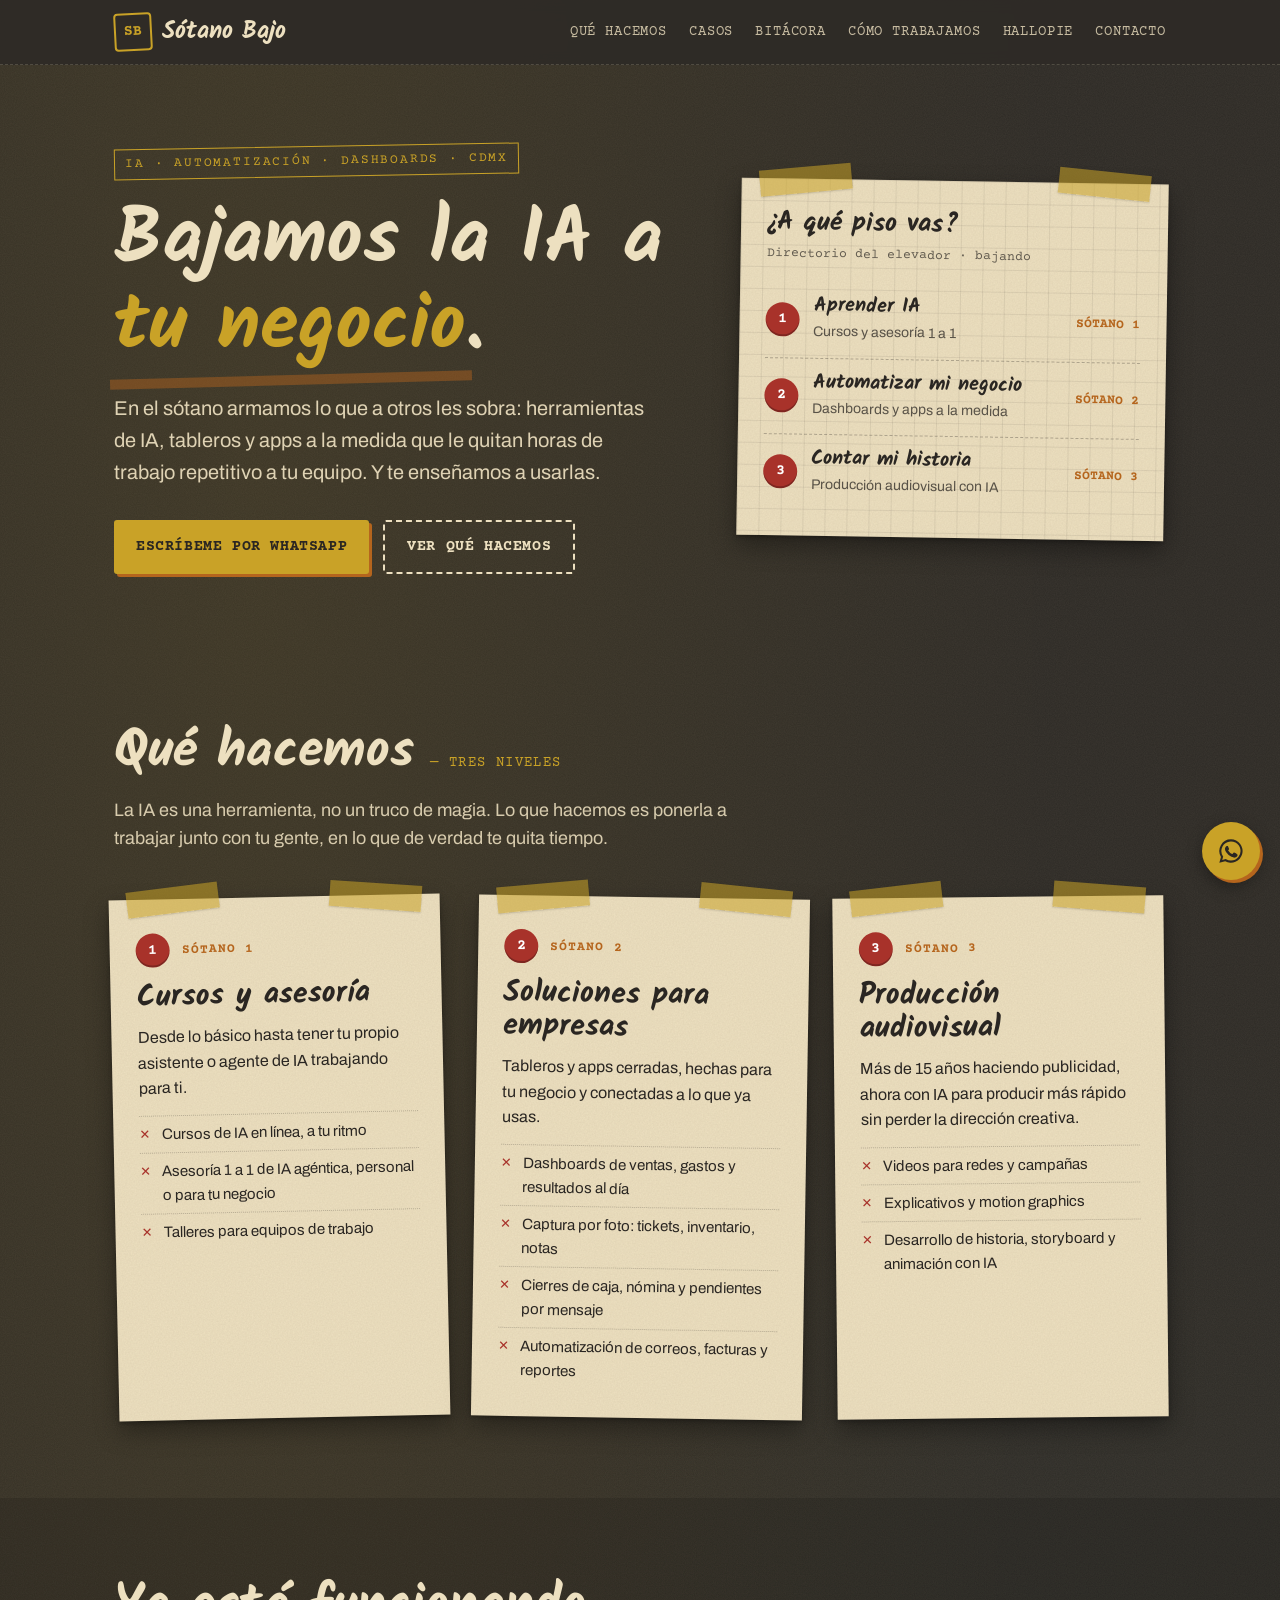
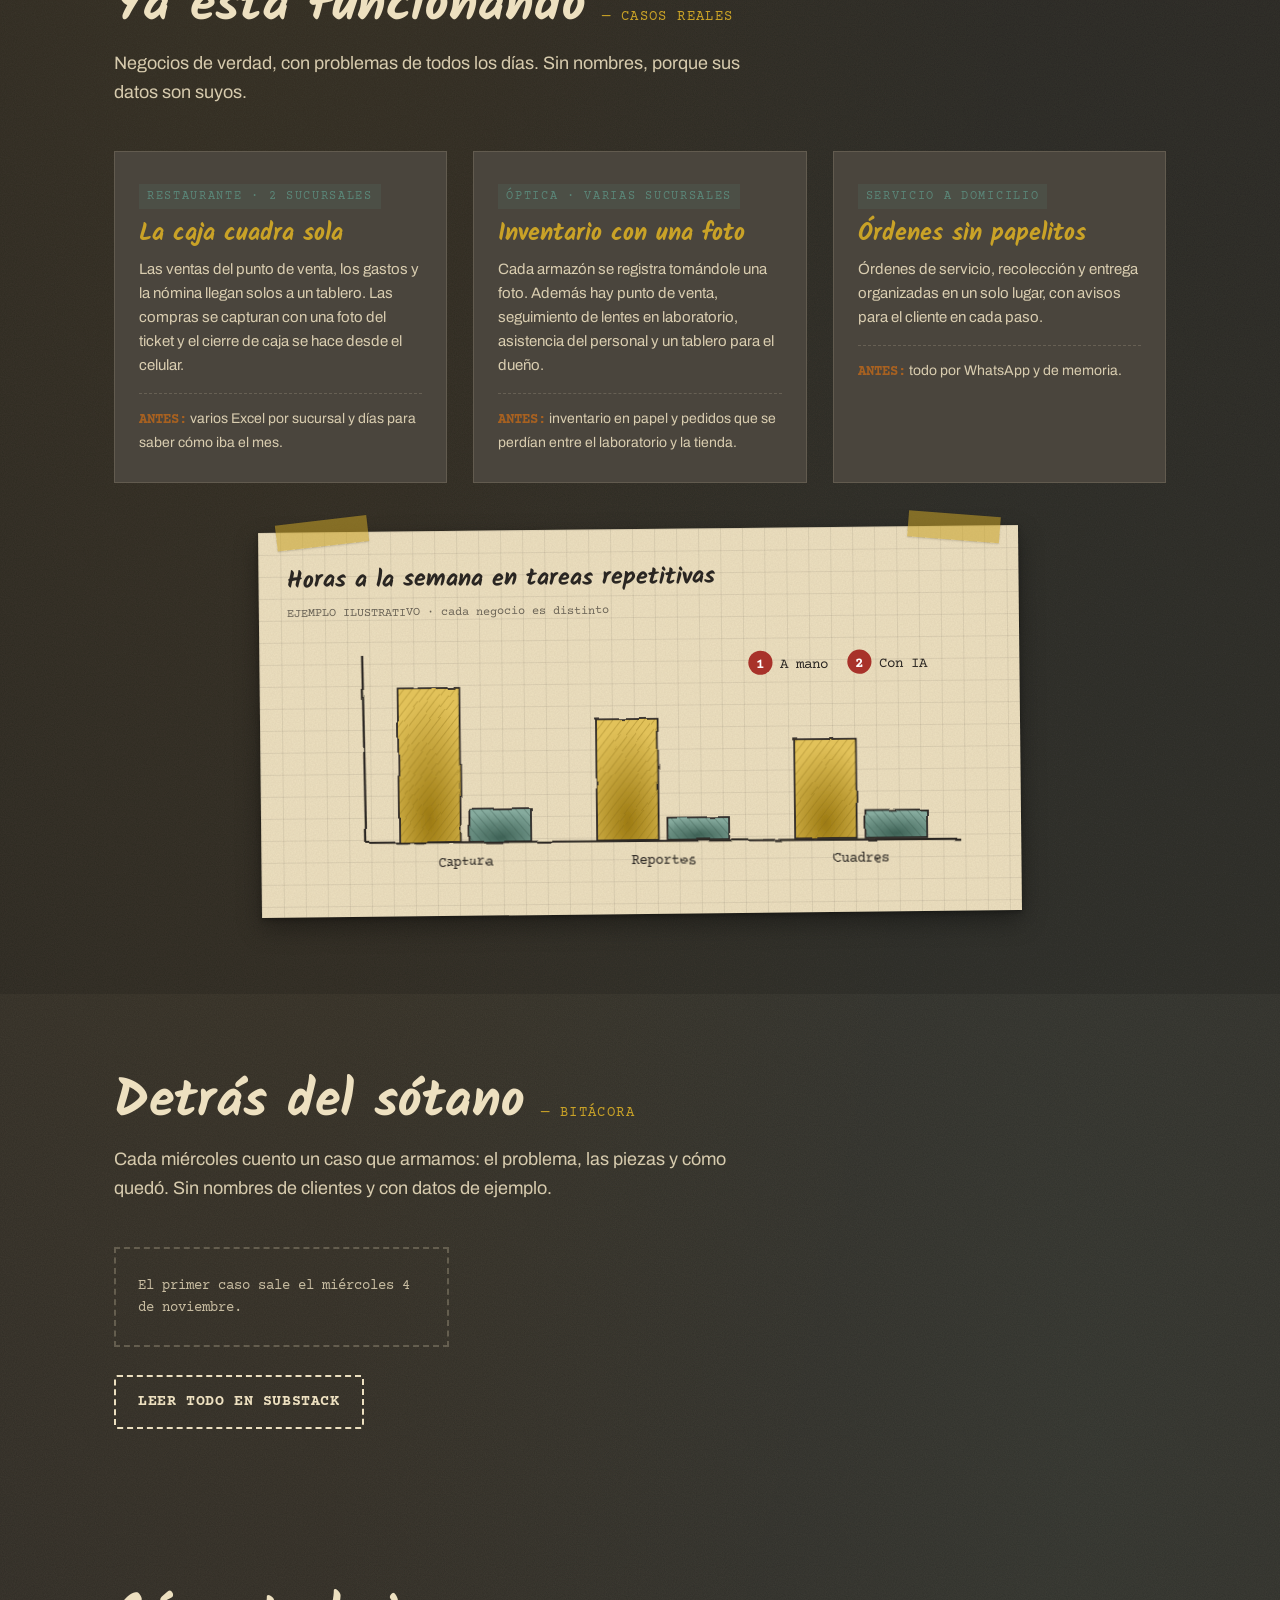
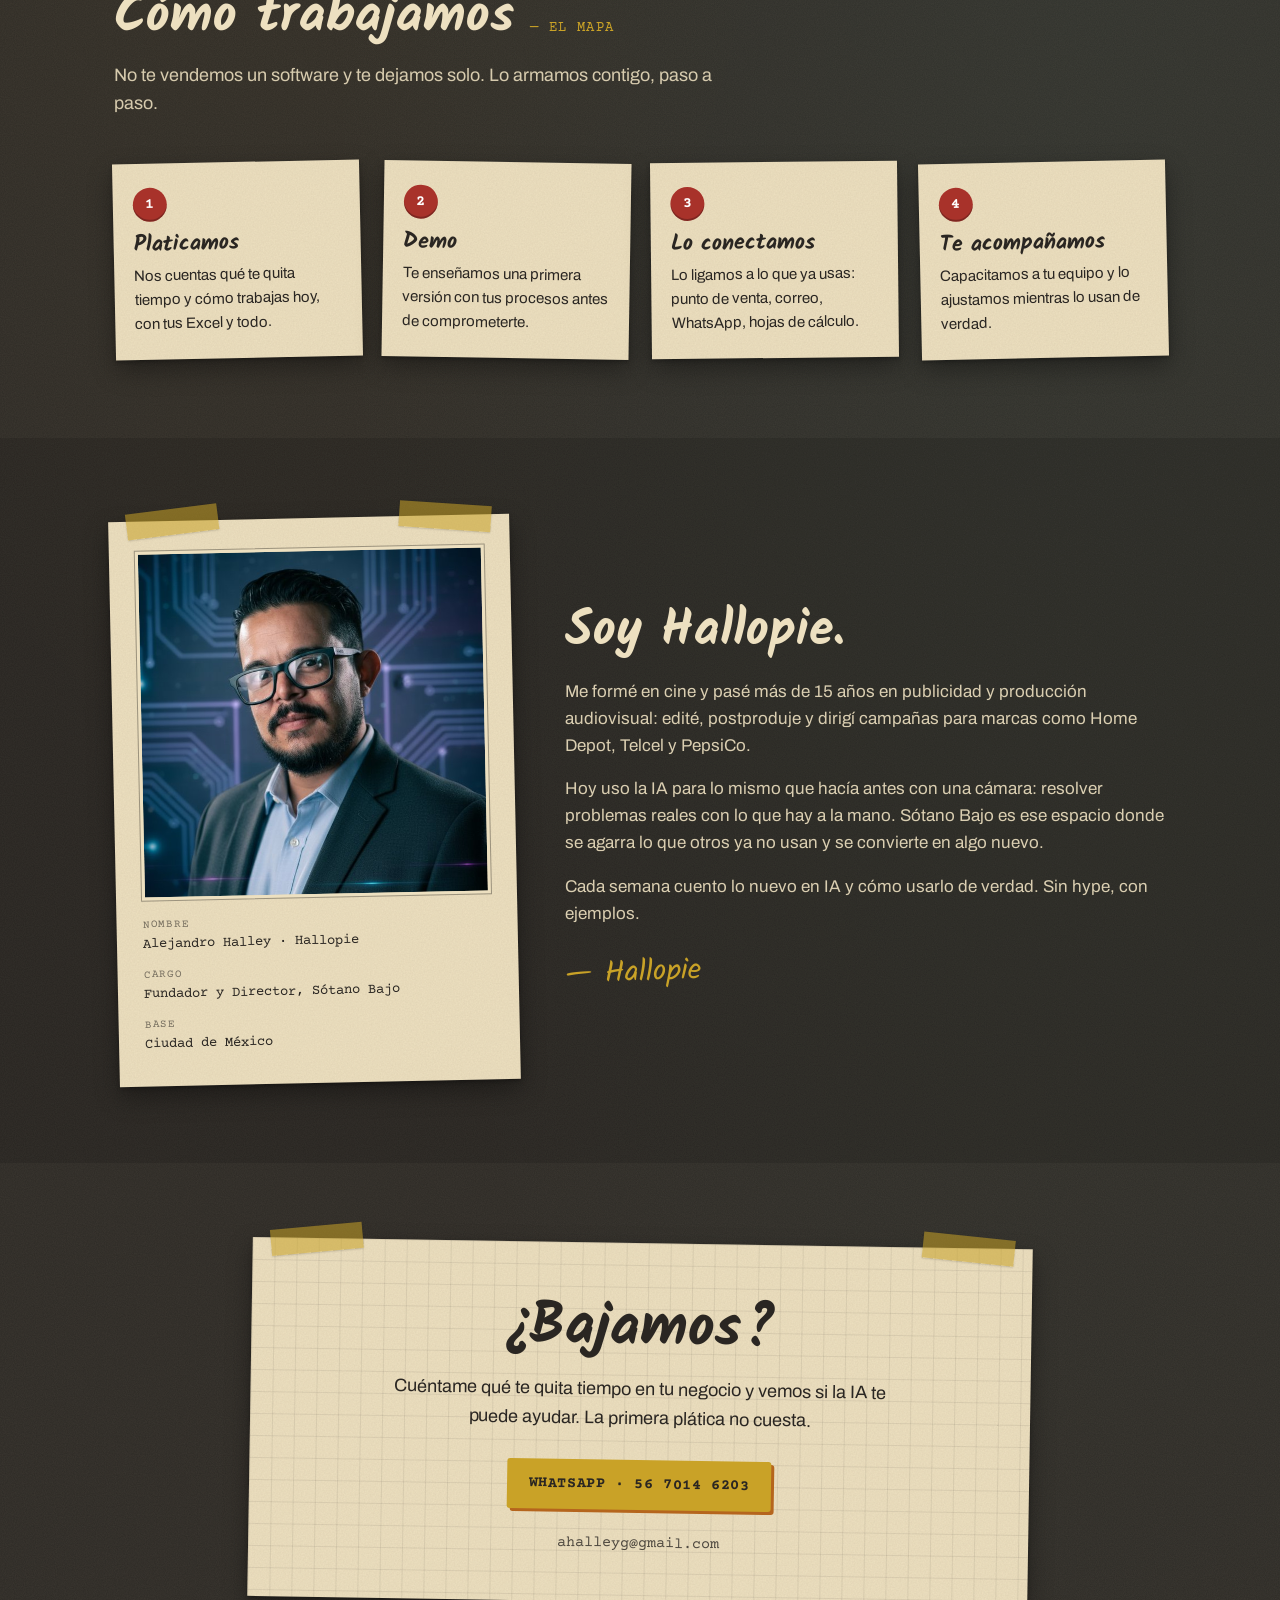
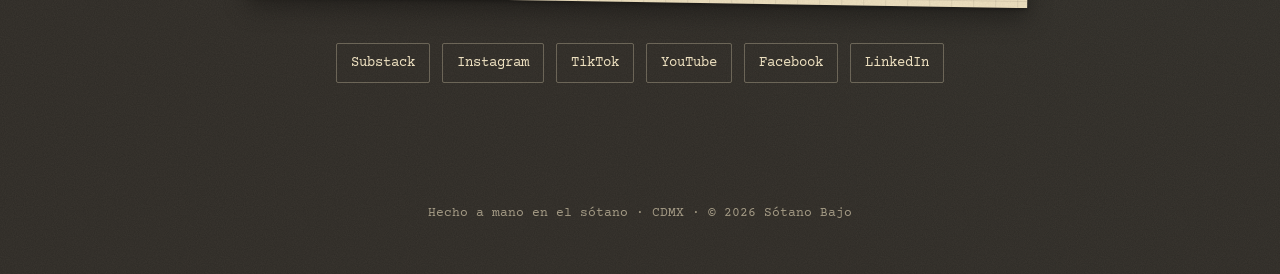
==== commit 3f37fceb: "Sección Detrás del sótano (bitácora) y quita X Co-Authored-By: Claude Opus 5.5 <noreply@anthropic.co" ====
--- a/index.html
+++ b/index.html
@@ -153,6 +153,16 @@
 .redes a{font-family:"Courier Prime",monospace;font-size:14px;text-decoration:none;padding:8px 14px;border:1px solid rgba(237,224,192,.3);border-radius:2px}
 .redes a:hover{border-color:var(--oro);color:var(--oro)}
 
+
+/* BITACORA */
+.bitacora{display:grid;grid-template-columns:repeat(auto-fill,minmax(280px,1fr));gap:24px}
+.entrada{padding:26px 22px 22px;text-decoration:none;color:var(--tinta);display:block;transition:transform .15s}
+.entrada:hover{transform:rotate(-.6deg) translateY(-3px)}
+.entrada .fecha{font-family:"Courier Prime",monospace;font-size:12px;letter-spacing:.1em;color:var(--oxido);text-transform:uppercase}
+.entrada h3{font-family:"Kalam",cursive;font-size:24px;line-height:1.15;margin:8px 0 10px}
+.entrada p{font-size:15px}
+.entrada .leer{font-family:"Courier Prime",monospace;font-size:13px;font-weight:700;margin-top:12px;display:inline-block;border-bottom:2px solid var(--oro)}
+.vacia{padding:26px 22px;border:2px dashed rgba(237,224,192,.3);font-family:"Courier Prime",monospace;font-size:14px;opacity:.8}
 footer{padding:40px 0 50px;text-align:center;font-family:"Courier Prime",monospace;font-size:13px;opacity:.6}
 .wa-flota{position:fixed;right:20px;bottom:20px;z-index:30;width:58px;height:58px;border-radius:50%;background:var(--oro);display:grid;place-items:center;
   box-shadow:3px 3px 0 var(--oxido),0 6px 16px rgba(0,0,0,.35);text-decoration:none}
@@ -177,6 +187,7 @@
     <ul>
       <li><a href="#niveles">Qué hacemos</a></li>
       <li><a href="#casos">Casos</a></li>
+      <li><a href="#bitacora">Bitácora</a></li>
       <li><a href="#como">Cómo trabajamos</a></li>
       <li><a href="#hallopie">Hallopie</a></li>
       <li><a href="#contacto">Contacto</a></li>
@@ -308,6 +319,15 @@
   </div>
 </section>
 
+<section id="bitacora">
+  <div class="wrap">
+    <div class="titulo-sec"><h2 class="mano">Detrás del sótano</h2><span class="mono">— BITÁCORA</span></div>
+    <p class="intro-sec">Cada miércoles cuento un caso que armamos: el problema, las piezas y cómo quedó. Sin nombres de clientes y con datos de ejemplo.</p>
+    <div class="bitacora" id="lista-casos"><div class="vacia">El primer caso sale el miércoles 4 de noviembre.</div></div>
+    <p style="margin-top:28px"><a class="btn btn-linea" href="https://hallopie.substack.com" target="_blank" rel="noopener">Leer todo en Substack</a></p>
+  </div>
+</section>
+
 <section id="como">
   <div class="wrap">
     <div class="titulo-sec"><h2 class="mano">Cómo trabajamos</h2><span class="mono">— EL MAPA</span></div>
@@ -354,7 +374,6 @@
       <a href="https://www.instagram.com/hallopie_sotanobajo" target="_blank" rel="noopener">Instagram</a>
       <a href="https://www.tiktok.com/@hallopie_sotanobajo" target="_blank" rel="noopener">TikTok</a>
       <a href="https://www.youtube.com/@hallopie" target="_blank" rel="noopener">YouTube</a>
-      <a href="https://x.com/hallopie_sotano" target="_blank" rel="noopener">X</a>
       <a href="https://www.facebook.com/profile.php?id=61595909232128" target="_blank" rel="noopener">Facebook</a>
       <a href="https://www.linkedin.com/in/hallopieia" target="_blank" rel="noopener">LinkedIn</a>
     </div>
@@ -366,5 +385,19 @@
 <a class="wa-flota" href="https://wa.me/525670146203" target="_blank" rel="noopener" aria-label="WhatsApp">
   <svg viewBox="0 0 24 24" fill="#2A2622"><path d="M12 2a10 10 0 0 0-8.6 15.1L2 22l5-1.3A10 10 0 1 0 12 2zm0 18.2a8.2 8.2 0 0 1-4.2-1.1l-.3-.2-3 .8.8-2.9-.2-.3A8.2 8.2 0 1 1 12 20.2zm4.5-6.1c-.2-.1-1.5-.7-1.7-.8s-.4-.1-.6.1-.7.8-.8 1-.3.2-.5.1a6.7 6.7 0 0 1-3.3-2.9c-.2-.4.2-.4.7-1.2.1-.2 0-.3 0-.4l-.8-1.8c-.2-.5-.4-.4-.6-.4h-.5a1 1 0 0 0-.7.3 3 3 0 0 0-.9 2.2 5.2 5.2 0 0 0 1.1 2.7 11.8 11.8 0 0 0 4.5 4c1.7.7 2.3.8 3.2.6a2.7 2.7 0 0 0 1.8-1.3 2.2 2.2 0 0 0 .2-1.3c-.1-.1-.3-.2-.5-.3z"/></svg>
 </a>
+<script>
+(function(){
+  const esc=t=>String(t||'').replace(/[&<>"]/g,c=>({'&':'&amp;','<':'&lt;','>':'&gt;','"':'&quot;'}[c]));
+  fetch('casos.json',{cache:'no-store'}).then(r=>r.ok?r.json():[]).then(casos=>{
+    if(!Array.isArray(casos)||!casos.length)return;
+    casos.sort((a,b)=>(b.fecha||'').localeCompare(a.fecha||''));
+    const rot=['chueco-1','chueco-2','chueco-3'];
+    document.getElementById('lista-casos').innerHTML=casos.map((c,i)=>{
+      const f=c.fecha?new Date(c.fecha+'T12:00:00').toLocaleDateString('es-MX',{day:'numeric',month:'long',year:'numeric'}):'';
+      return `<a class="papel cinta entrada ${rot[i%3]}" href="${esc(c.link||'https://hallopie.substack.com')}" target="_blank" rel="noopener"><span class="fecha">${esc(f)}</span><h3>${esc(c.titulo)}</h3><p>${esc(c.resumen)}</p><span class="leer">Leer el caso →</span></a>`;
+    }).join('');
+  }).catch(()=>{});
+})();
+</script>
 </body>
 </html>
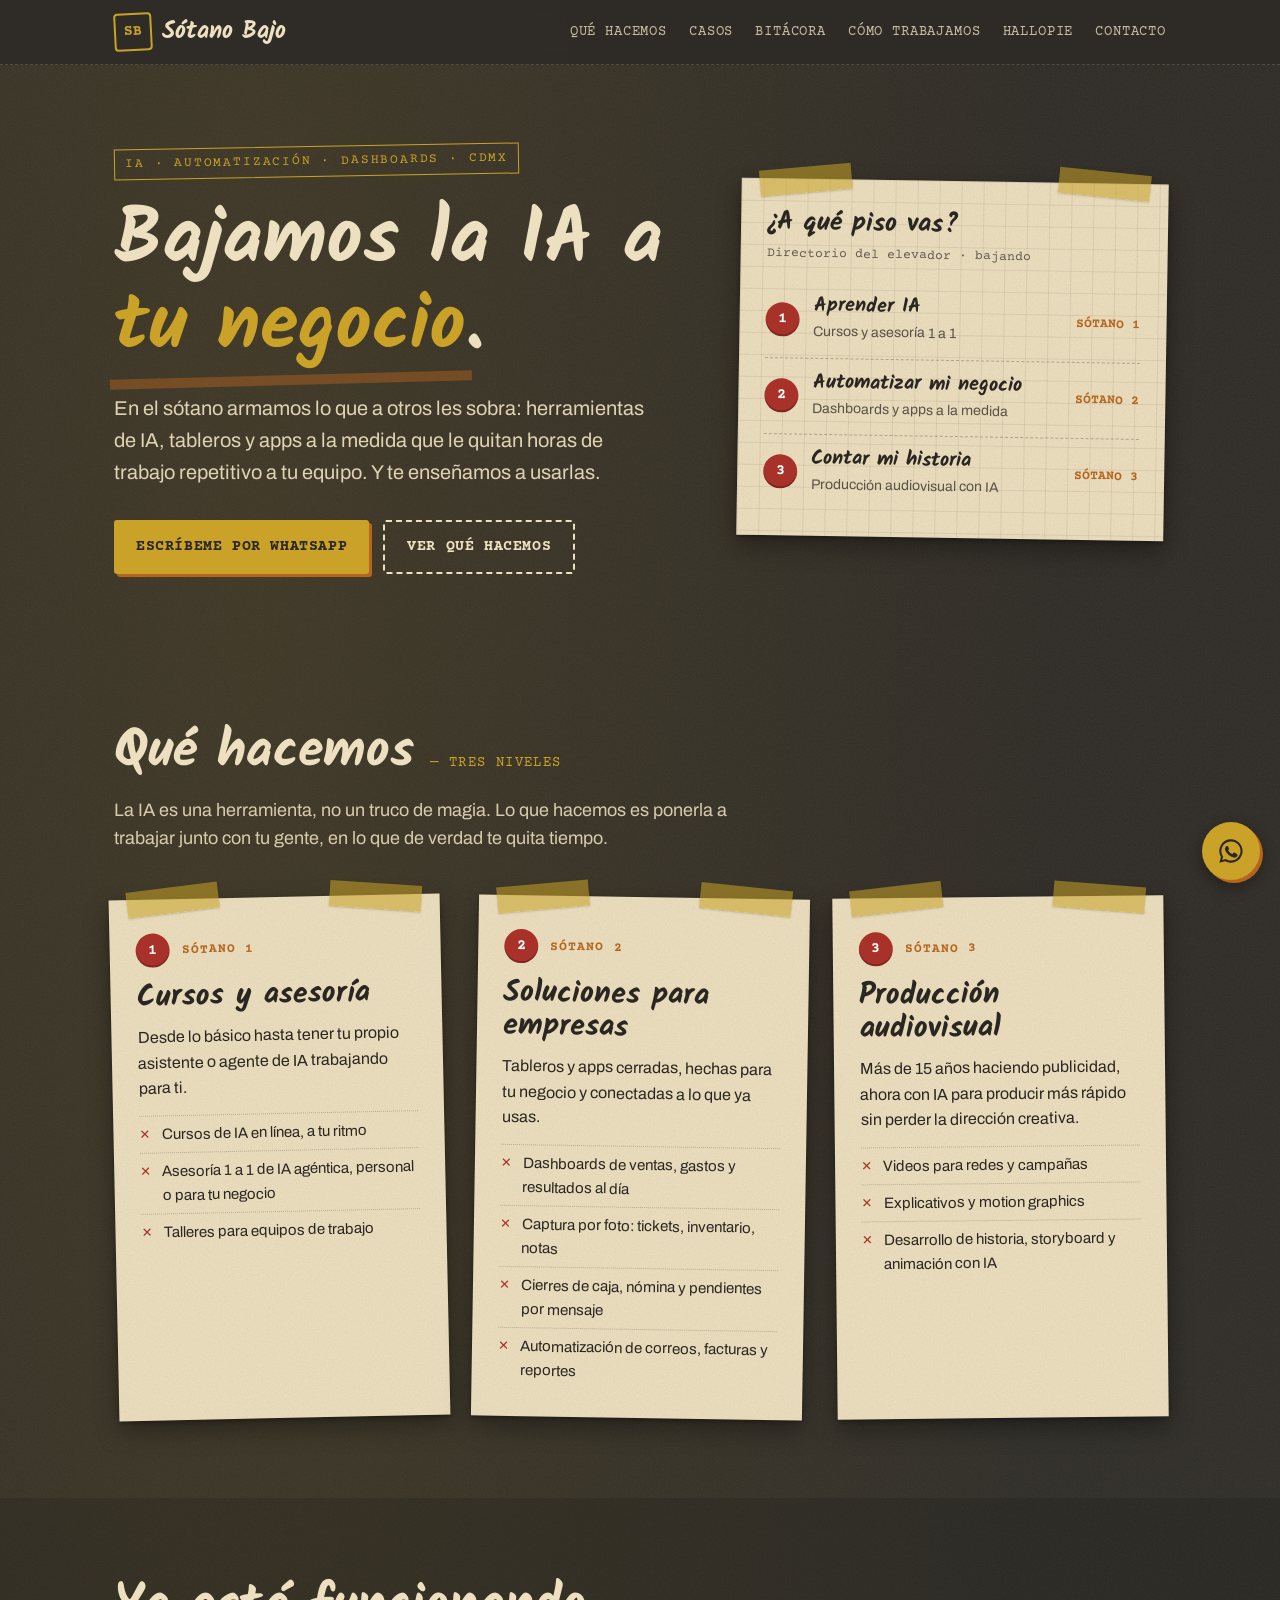
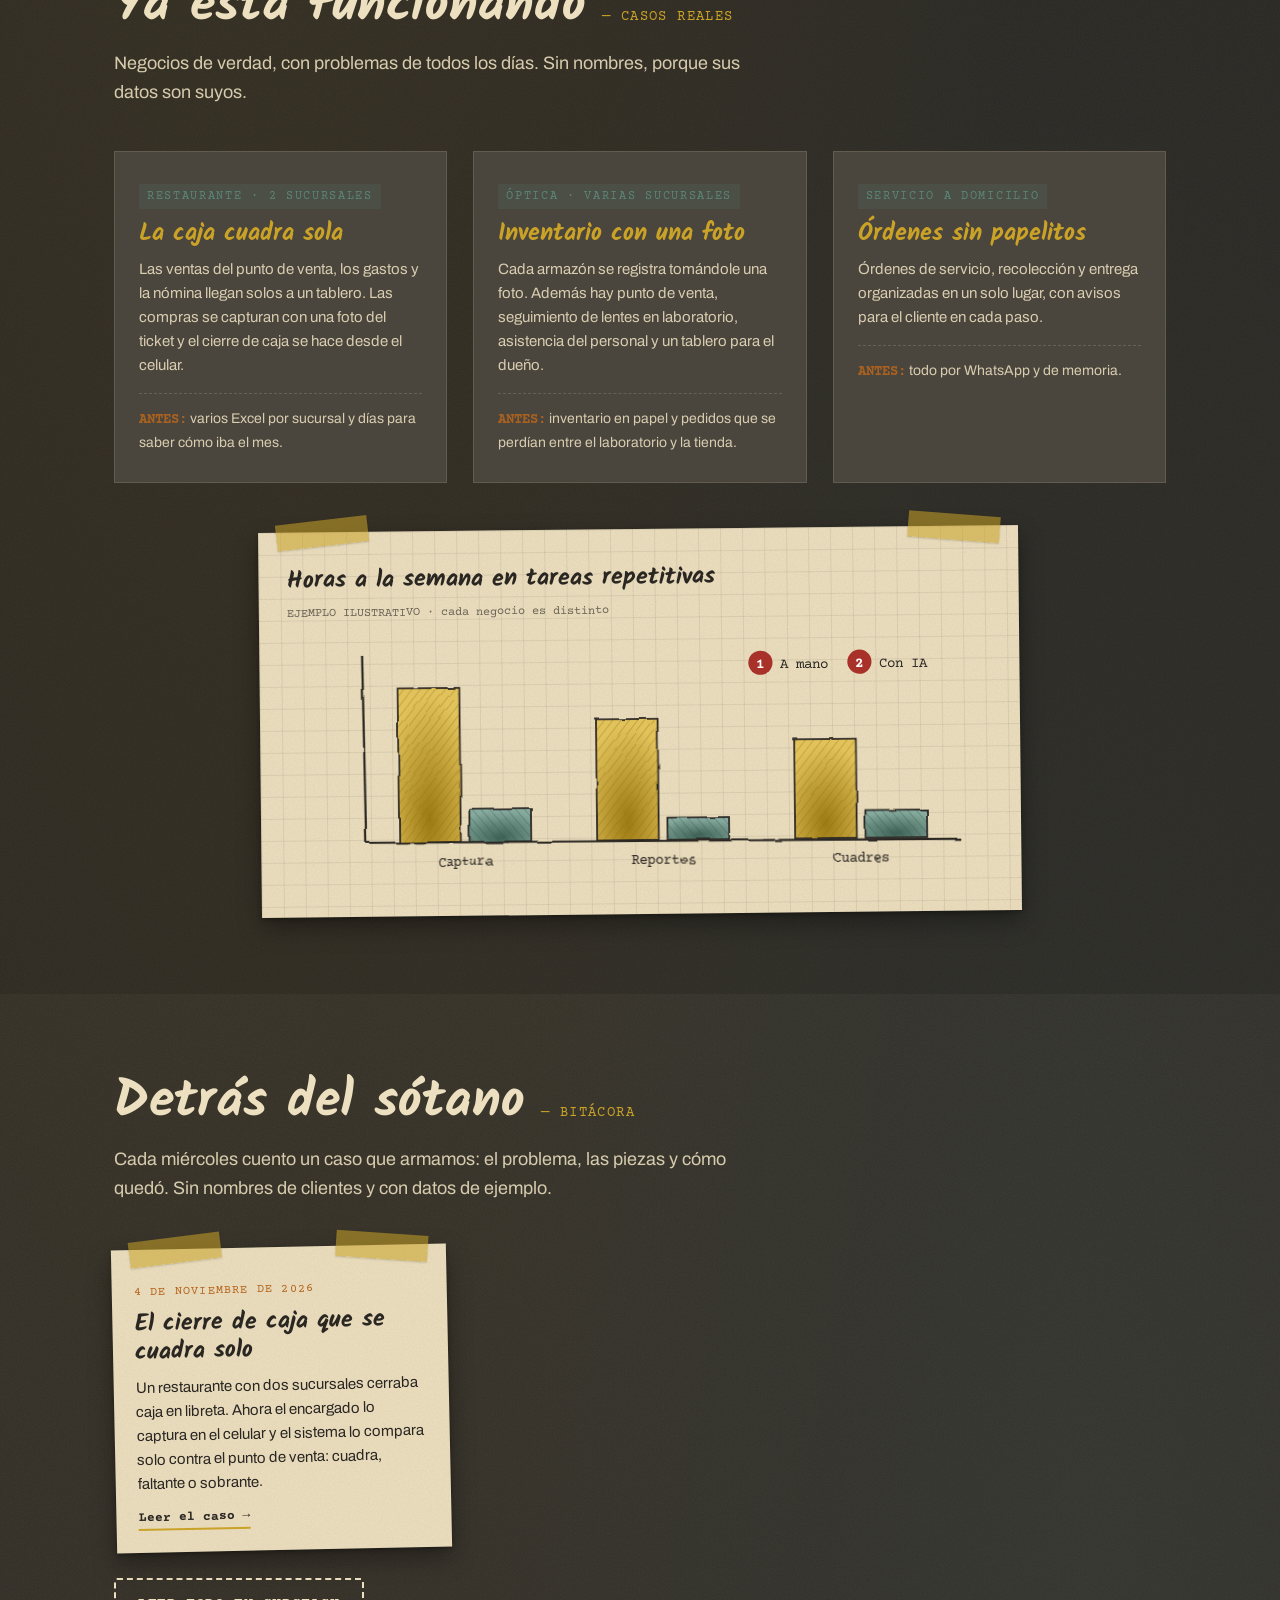
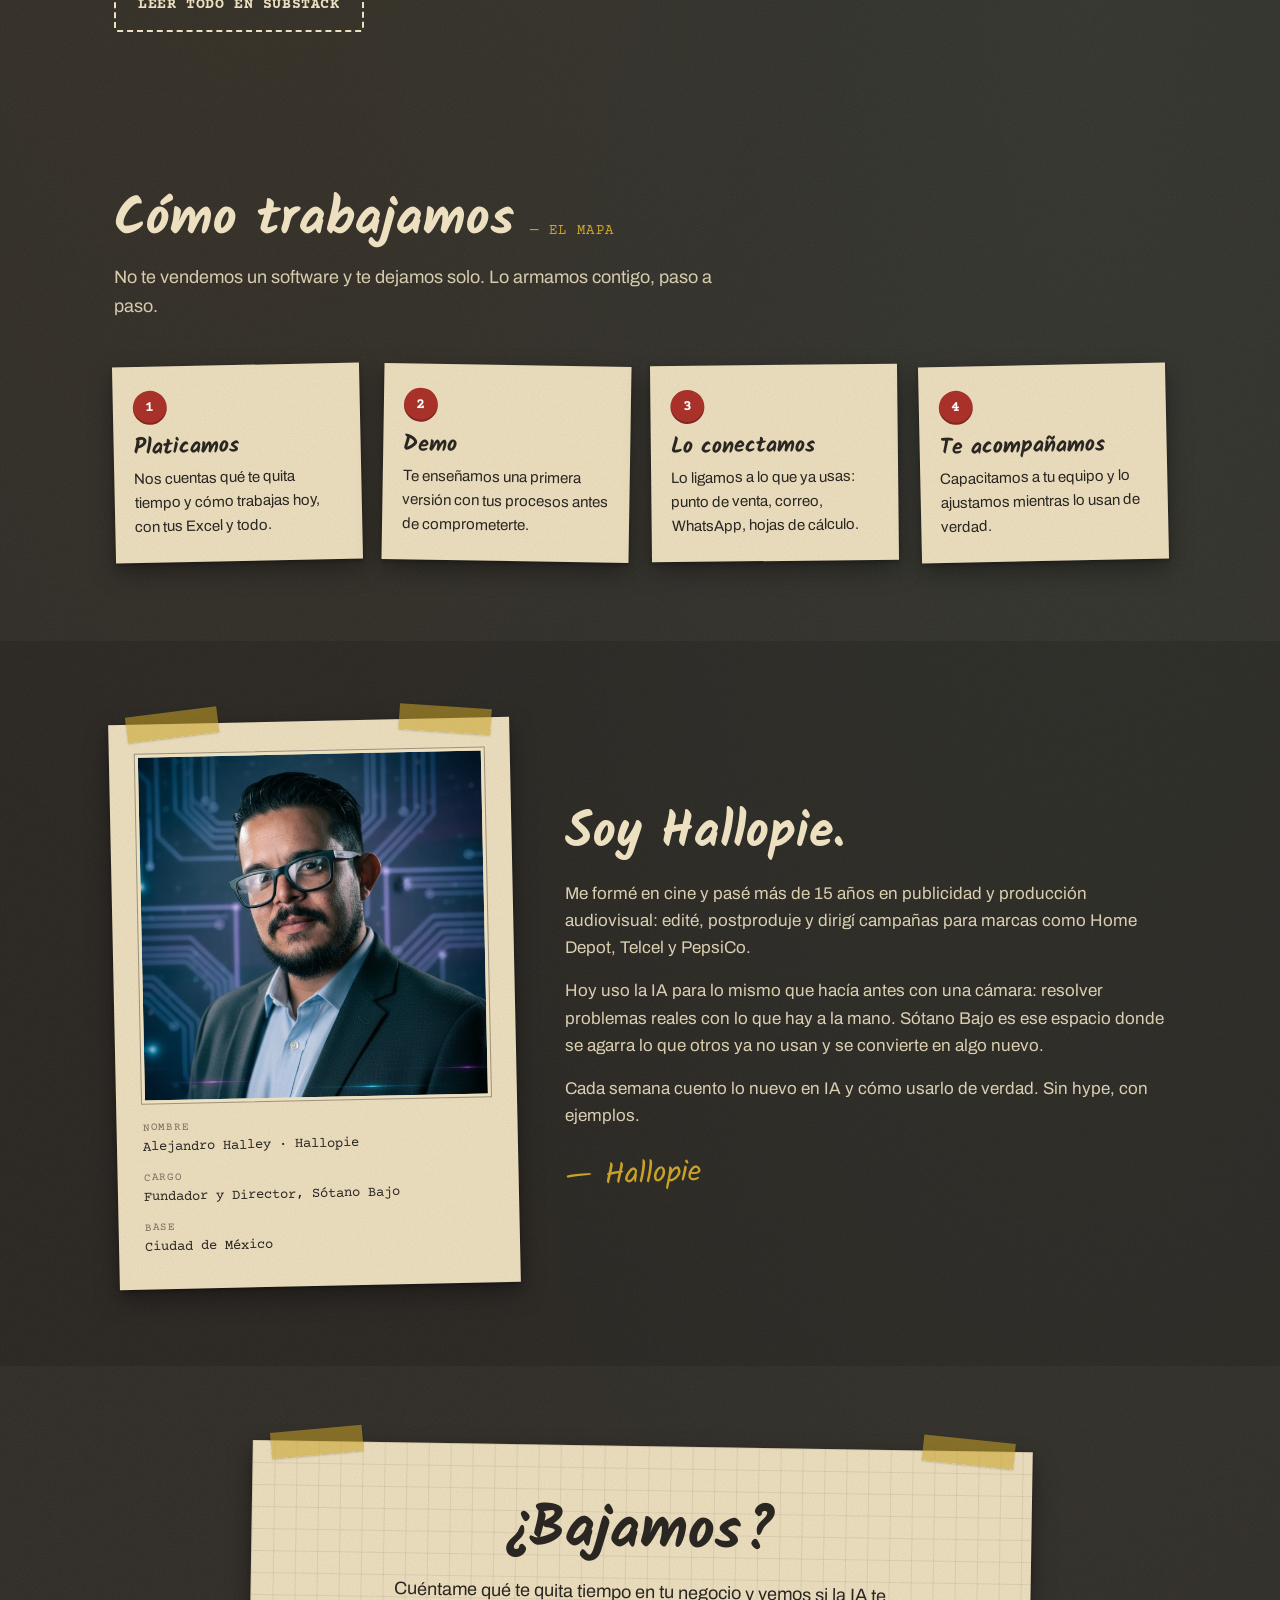
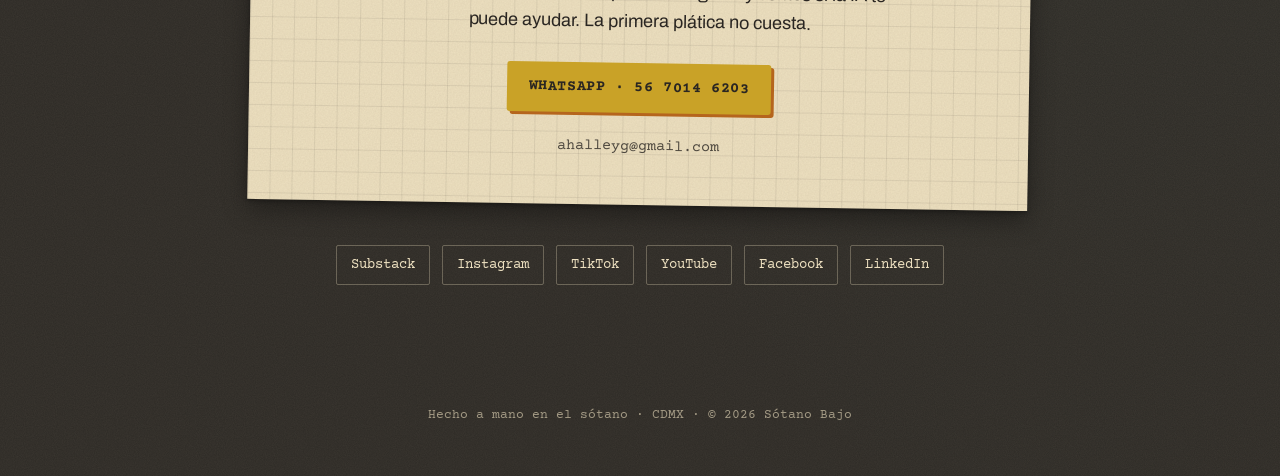
==== commit 41f7f370: "Usa la dirección real del Substack (hallpiestanobajo) Co-Authored-By: Claude Opus 5.5 <noreply@anthr" ====
--- a/index.html
+++ b/index.html
@@ -324,7 +324,7 @@
     <div class="titulo-sec"><h2 class="mano">Detrás del sótano</h2><span class="mono">— BITÁCORA</span></div>
     <p class="intro-sec">Cada miércoles cuento un caso que armamos: el problema, las piezas y cómo quedó. Sin nombres de clientes y con datos de ejemplo.</p>
     <div class="bitacora" id="lista-casos"><div class="vacia">El primer caso sale el miércoles 4 de noviembre.</div></div>
-    <p style="margin-top:28px"><a class="btn btn-linea" href="https://hallopie.substack.com" target="_blank" rel="noopener">Leer todo en Substack</a></p>
+    <p style="margin-top:28px"><a class="btn btn-linea" href="https://hallpiestanobajo.substack.com" target="_blank" rel="noopener">Leer todo en Substack</a></p>
   </div>
 </section>
 
@@ -370,7 +370,7 @@
       <div class="datos">ahalleyg@gmail.com</div>
     </div>
     <div class="redes">
-      <a href="https://hallopie.substack.com" target="_blank" rel="noopener">Substack</a>
+      <a href="https://hallpiestanobajo.substack.com" target="_blank" rel="noopener">Substack</a>
       <a href="https://www.instagram.com/hallopie_sotanobajo" target="_blank" rel="noopener">Instagram</a>
       <a href="https://www.tiktok.com/@hallopie_sotanobajo" target="_blank" rel="noopener">TikTok</a>
       <a href="https://www.youtube.com/@hallopie" target="_blank" rel="noopener">YouTube</a>
@@ -394,7 +394,7 @@
     const rot=['chueco-1','chueco-2','chueco-3'];
     document.getElementById('lista-casos').innerHTML=casos.map((c,i)=>{
       const f=c.fecha?new Date(c.fecha+'T12:00:00').toLocaleDateString('es-MX',{day:'numeric',month:'long',year:'numeric'}):'';
-      return `<a class="papel cinta entrada ${rot[i%3]}" href="${esc(c.link||'https://hallopie.substack.com')}" target="_blank" rel="noopener"><span class="fecha">${esc(f)}</span><h3>${esc(c.titulo)}</h3><p>${esc(c.resumen)}</p><span class="leer">Leer el caso →</span></a>`;
+      return `<a class="papel cinta entrada ${rot[i%3]}" href="${esc(c.link||'https://hallpiestanobajo.substack.com')}" target="_blank" rel="noopener"><span class="fecha">${esc(f)}</span><h3>${esc(c.titulo)}</h3><p>${esc(c.resumen)}</p><span class="leer">Leer el caso →</span></a>`;
     }).join('');
   }).catch(()=>{});
 })();
